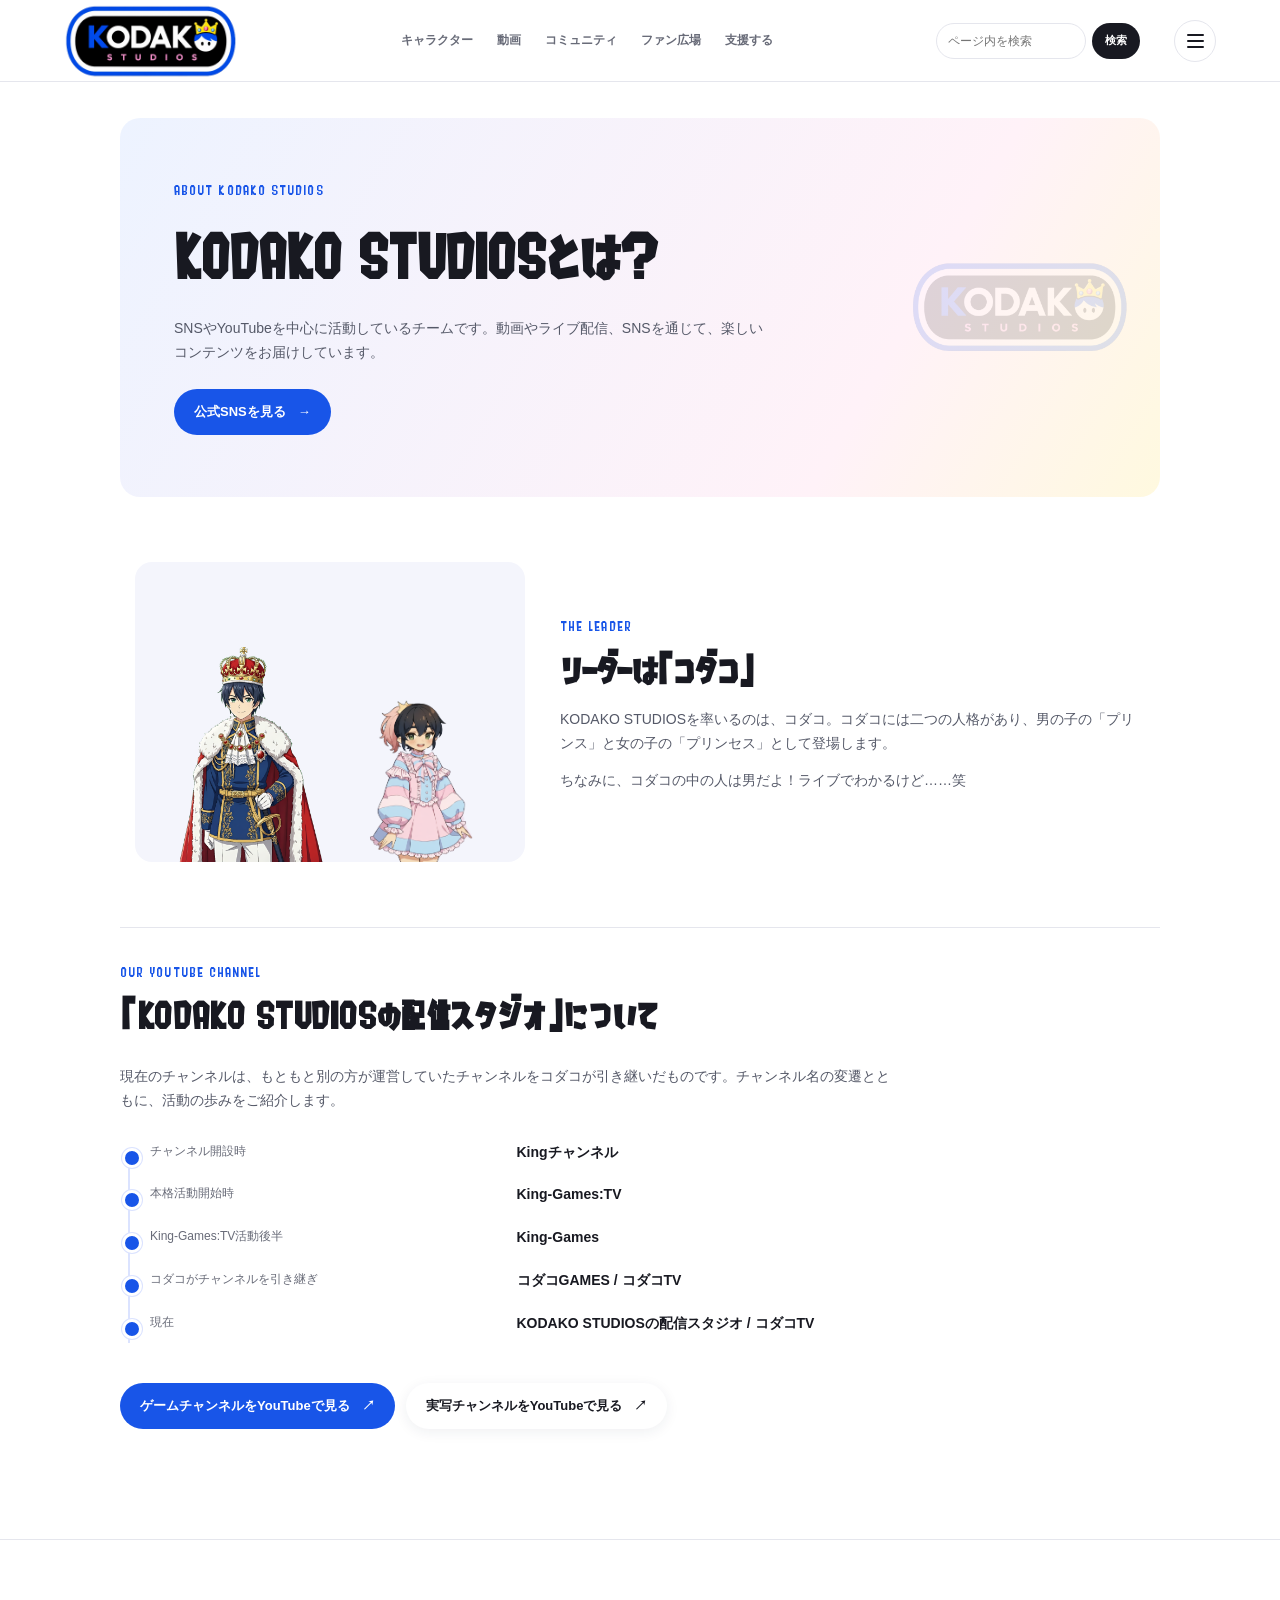
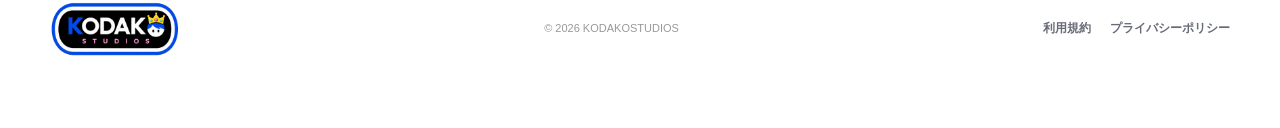
==== about.html @ 911d0e42 "Add files via upload" ====
<!doctype html>
<html lang="ja">
<head>
  <meta charset="utf-8">
  <meta name="viewport" content="width=device-width, initial-scale=1">
  <meta name="description" content="KODAKO STUDIOSとリーダーのコダコ、YouTubeチャンネルの歩みをご紹介します。">
  <title>KODAKO STUDIOSとは？ | KODAKOSTUDIOS</title>
  <link rel="stylesheet" href="styles.css">
</head>
<body class="about-page" id="top">
  <header class="topbar">
    <a class="brand" href="index.html" aria-label="KODAKOSTUDIOS ホーム"><img src="assets/logo.png" alt="KODAKO STUDIOS"></a>
    <nav class="top-nav" aria-label="メインメニュー">
      <a href="index.html#characters">キャラクター</a>
      <a href="index.html#videos">動画</a>
      <a href="index.html#community">コミュニティ</a>
      <a href="fan-community.html">ファン広場</a>
      <a href="index.html#support">支援する</a>
    </nav>
    <form class="site-search" role="search">
      <label class="visually-hidden" for="page-search">このページを検索</label>
      <input id="page-search" type="search" placeholder="ページ内を検索" autocomplete="off">
      <button type="submit" aria-label="検索">検索</button>
      <span class="visually-hidden search-status" role="status" aria-live="polite"></span>
    </form>
    <button class="menu-toggle" type="button" aria-label="メニューを開く" aria-expanded="false" aria-controls="site-menu">
      <span></span><span></span><span></span>
    </button>
    <nav class="menu-panel" id="site-menu" aria-label="サイトメニュー" hidden>
      <a href="about.html">KODAKO STUDIOSとは？</a>
      <a href="index.html#characters">キャラクター</a>
      <a href="index.html#videos">YouTube動画</a>
      <a href="index.html#community">公式SNS・Discord</a>
      <a href="index.html#support">活動支援</a>
      <a href="settings.html">プロフィール・設定</a>
      <a href="https://x.com/KodakoStudios" target="_blank" rel="noopener noreferrer">X <span>↗</span></a>
      <a href="https://www.instagram.com/kodako_studios/" target="_blank" rel="noopener noreferrer">Instagram <span>↗</span></a>
      <a href="https://www.tiktok.com/@kodakoofficial" target="_blank" rel="noopener noreferrer">TikTok <span>↗</span></a>
      <a href="https://www.threads.com/@kodakoofficial" target="_blank" rel="noopener noreferrer">Threads <span>↗</span></a>
      <a href="https://www.facebook.com/profile.php?id=61554117201107" target="_blank" rel="noopener noreferrer">Facebook <span>↗</span></a>
      <a href="https://discord.gg/fH2w4ce4Pd" target="_blank" rel="noopener noreferrer">Discord <span>↗</span></a>
      <a href="https://www.amazon.jp/hz/wishlist/ls/L363S1KFPWRE?ref_=wl_share" target="_blank" rel="noopener noreferrer">Amazon支援リスト <span>↗</span></a>
      <a href="https://suzuri.jp/KodakoOfficial" target="_blank" rel="noopener noreferrer">公式ショップ（SUZURI）<span>↗</span></a>
      <a href="terms.html">利用規約</a>
      <a href="privacy.html">プライバシーポリシー</a>
    </nav>
  </header>
  <main class="about-main searchable-content">
    <section class="about-hero">
      <p class="eyebrow">ABOUT KODAKO STUDIOS</p>
      <h1>KODAKO STUDIOSとは？</h1>
      <p>SNSやYouTubeを中心に活動しているチームです。動画やライブ配信、SNSを通じて、楽しいコンテンツをお届けしています。</p>
      <a class="button button-primary" href="index.html#community">公式SNSを見る <span aria-hidden="true">→</span></a>
      <img class="about-logo" src="assets/logo.png" alt="KODAKO STUDIOS">
    </section>
    <section class="about-leader">
      <div class="about-character">
        <button class="character-zoom about-character-zoom" type="button" data-image="assets/prince-kodako.png" data-caption="PrinceKodako" aria-label="PrinceKodakoの画像を拡大"><img src="assets/prince-kodako.png" alt="PrinceKodakoの公式キャラクターアート"></button>
        <button class="character-zoom about-character-zoom" type="button" data-image="assets/kodako-princess.png" data-caption="Kodako_Princess" aria-label="Kodako_Princessの画像を拡大"><img src="assets/kodako-princess.png" alt="Kodako_Princessの公式キャラクターアート"></button>
      </div>
      <div class="about-copy">
        <p class="eyebrow">THE LEADER</p>
        <h2>リーダーは「コダコ」</h2>
        <p>KODAKO STUDIOSを率いるのは、コダコ。コダコには二つの人格があり、男の子の「プリンス」と女の子の「プリンセス」として登場します。</p>
        <p>ちなみに、コダコの中の人は男だよ！ライブでわかるけど……笑</p>
      </div>
    </section>
    <section class="channel-story">
      <div class="section-heading">
        <div><p class="eyebrow">OUR YOUTUBE CHANNEL</p><h2>「KODAKO STUDIOSの配信スタジオ」について</h2></div>
      </div>
      <p class="story-intro">現在のチャンネルは、もともと別の方が運営していたチャンネルをコダコが引き継いだものです。チャンネル名の変遷とともに、活動の歩みをご紹介します。</p>
      <ol class="channel-timeline">
        <li><span>チャンネル開設時</span><strong>Kingチャンネル</strong></li>
        <li><span>本格活動開始時</span><strong>King-Games:TV</strong></li>
        <li><span>King-Games:TV活動後半</span><strong>King-Games</strong></li>
        <li><span>コダコがチャンネルを引き継ぎ</span><strong>コダコGAMES / コダコTV</strong></li>
        <li><span>現在</span><strong>KODAKO STUDIOSの配信スタジオ / コダコTV</strong></li>
      </ol>
      <div class="channel-links">
        <a class="button button-primary" href="https://youtube.com/KodakoOfficial" target="_blank" rel="noopener noreferrer">ゲームチャンネルをYouTubeで見る <span aria-hidden="true">↗</span></a>
        <a class="button button-light" href="https://youtube.com/KodakoTV" target="_blank" rel="noopener noreferrer">実写チャンネルをYouTubeで見る <span aria-hidden="true">↗</span></a>
      </div>
    </section>
  </main>
  <footer class="footer">
    <a class="footer-brand" href="index.html"><img src="assets/logo.png" alt="KODAKO STUDIOS"></a>
    <span>© <span id="year"></span> KODAKOSTUDIOS</span>
    <span class="footer-links"><a href="terms.html">利用規約</a><a href="privacy.html">プライバシーポリシー</a></span>
  </footer>
  <a class="top-button" href="#top" aria-label="ページの先頭へ戻る">TOP <span aria-hidden="true">↑</span></a>
  <dialog class="character-lightbox" aria-label="キャラクター画像の拡大表示">
    <button type="button" class="lightbox-close" aria-label="拡大表示を閉じる">×</button>
    <img alt="">
    <p></p>
  </dialog>
  <script src="script.js"></script>
</body>
</html>
---- styles.css ----
@font-face{font-family:KodakoDisplay;src:url("assets/splatfont2.ttf") format("truetype");font-display:swap}
:root{--ink:#181921;--muted:#686b78;--line:#e5e6ed;--paper:#fff;--blue:#1855e8;--pink:#ed70b8;--yellow:#f6d84a;--aqua:#8ce6e1;--display:"KodakoDisplay","Arial Rounded MT Bold",sans-serif}
*{box-sizing:border-box}
html{scroll-behavior:smooth;scroll-padding-top:90px}
body{margin:0;background:var(--paper);color:var(--ink);font-family:Arial,"Noto Sans JP",sans-serif;line-height:1.7}
a{color:inherit}
.topbar{height:82px;padding:0 clamp(20px,5vw,76px);display:flex;align-items:center;gap:34px;border-bottom:1px solid var(--line);background:rgba(255,255,255,.96);position:static;z-index:10}
.brand{display:flex;align-items:center;flex:none;text-decoration:none}
.brand img{display:block;width:174px;height:auto}
.topbar>.site-search{margin-left:auto}
.topbar>.support-button{padding:10px 15px;border-radius:22px;background:var(--ink);color:#fff;font-size:11px;font-weight:bold;text-decoration:none;white-space:nowrap}
.top-nav{display:flex;align-items:center;gap:24px;margin-left:auto}
.top-nav a,.footer a{color:var(--muted);font-size:12px;font-weight:700;text-decoration:none}
.top-nav a:hover,.footer a:hover{color:var(--blue)}
.site-search{display:flex;align-items:center;gap:6px}
.site-search input{width:150px;height:36px;padding:0 11px;border:1px solid var(--line);border-radius:20px;background:#fff;color:var(--ink);font:inherit;font-size:12px}
.site-search input:focus{outline:2px solid var(--blue);outline-offset:1px}
.site-search button{height:36px;padding:0 13px;border:0;border-radius:20px;background:var(--ink);color:#fff;font:inherit;font-size:11px;font-weight:bold;cursor:pointer}
.site-search button:hover{background:var(--blue)}
.visually-hidden{position:absolute;width:1px;height:1px;padding:0;margin:-1px;overflow:hidden;clip:rect(0,0,0,0);white-space:nowrap;border:0}
.home-page main>section[hidden]{display:none}
.hero{position:relative;display:grid;grid-template-columns:minmax(340px,.83fr) minmax(0,1.17fr);align-items:center;min-height:570px;overflow:hidden;padding:54px max(6vw,calc((100vw - 1240px)/2));background:radial-gradient(circle at 72% 25%,#fff5b9 0 13%,transparent 13.2%),linear-gradient(115deg,#edf3ff 0%,#fff6fb 56%,#fff9d9 100%)}
.hero-copy{position:relative;z-index:2;max-width:530px}
.eyebrow{margin:0 0 11px;color:var(--blue);font-family:var(--display);font-size:12px;letter-spacing:.09em}
.hero h1,.section-heading h2,.community-heading h2,.recent-heading h2,.recommend-copy h2{font-family:var(--display),Arial,sans-serif;letter-spacing:.02em}
.hero h1{margin:0;font-size:clamp(39px,5vw,66px);line-height:1.28}
.hero h1 span{color:var(--blue);text-shadow:2px 2px 0 #fff,4px 4px 0 rgba(24,85,232,.11)}
.hero-copy>p:not(.eyebrow){max-width:420px;color:#555968;font-size:14px}
.hero-actions{display:flex;flex-wrap:wrap;gap:12px;margin-top:26px}
.button{display:inline-flex;align-items:center;justify-content:center;gap:12px;min-height:46px;padding:0 20px;border:0;border-radius:28px;font:inherit;font-size:13px;font-weight:800;text-decoration:none;cursor:pointer;transition:transform .18s,box-shadow .18s}
.button:hover:not(:disabled){transform:translateY(-2px);box-shadow:0 7px 16px #18192120}
.button-primary{background:var(--blue);color:#fff}
.button-light{background:#fff;color:var(--ink);box-shadow:0 3px 14px #20284812}
.hero-stamp{position:absolute;left:300px;bottom:-15px;display:grid;place-content:center;width:104px;height:104px;border:4px solid #fff;border-radius:50%;background:var(--pink);color:#fff;text-align:center;font-family:var(--display);font-size:17px;line-height:1.15;transform:rotate(-12deg);box-shadow:0 5px 12px #151b3720}
.hero-stamp b{font-family:Arial,sans-serif;font-size:11px}
.character-stage{position:relative;z-index:1;display:flex;align-items:flex-end;justify-content:center;gap:0;align-self:stretch;min-width:0;padding-top:28px}
.character-card{position:relative;display:flex;align-items:flex-end;justify-content:center;width:34%;height:100%;min-height:390px}
.character-card img{display:block;width:145%;height:100%;max-height:450px;object-fit:contain;object-position:center bottom;filter:drop-shadow(0 10px 8px #27325520)}
.character-card span{position:absolute;bottom:3px;left:50%;z-index:2;white-space:nowrap;padding:4px 12px;border:2px solid #fff;border-radius:20px;background:#fff;color:var(--ink);font-family:var(--display);font-size:12px;box-shadow:0 2px 8px #191d2b18;transform:translateX(-50%) rotate(-2deg)}
.character-prince{z-index:1}.character-prince img{max-height:385px}
.character-princess{z-index:2;margin-left:-5%;margin-right:-5%}
.character-princess img{max-height:440px}
.character-kodako{z-index:1}
.hero-decoration{position:absolute;color:var(--blue);font-size:38px}
.hero-decoration-one{top:55px;right:7%}.hero-decoration-two{top:145px;left:49%;color:var(--pink);font-size:28px}
.section-wrap{width:min(1180px,calc(100% - 48px));margin:0 auto}
.character-intro{padding-top:76px;padding-bottom:75px}
.section-heading{display:flex;align-items:flex-end;justify-content:space-between;gap:18px;margin-bottom:26px}
.section-heading h2,.community-heading h2,.recent-heading h2,.recommend-copy h2{margin:0;font-size:clamp(24px,3vw,34px);line-height:1.25}
.section-heading>p{margin:0;color:var(--muted);font-size:12px}
.character-grid{display:grid;grid-template-columns:repeat(3,minmax(0,1fr));gap:18px}
.character-tile{position:relative;display:flex;align-items:flex-end;justify-content:center;height:270px;overflow:hidden;border-radius:16px}
.character-tile:after{position:absolute;inset:45% 0 0;content:"";background:linear-gradient(transparent,#16192790)}
.character-tile img{position:absolute;inset:0;width:100%;height:100%;object-fit:contain;object-position:center bottom;transition:transform .35s}
.character-tile:hover img{transform:scale(1.04)}
.character-tile>div{position:relative;z-index:1;width:100%;padding:17px 20px;color:white}
.character-tile small{font-family:var(--display);font-size:10px;letter-spacing:.12em}
.character-tile h3{margin:1px 0 0;font-family:var(--display);font-size:22px}
.tile-prince{background:#e8edff}.tile-princess{background:#fff0f6}.tile-kodako{background:#e5f7f5}
.videos-section{padding:30px 0 82px}
.api-badge{display:inline-flex;align-items:center;gap:7px;padding:7px 11px;border-radius:20px;background:#f4f5f8;color:var(--muted);font-size:11px;font-weight:bold;white-space:nowrap}
.api-badge i{width:7px;height:7px;border-radius:50%;background:#f2ae38}
.video-grid{display:grid;grid-template-columns:repeat(3,minmax(0,1fr));gap:18px}
.video-card{overflow:hidden;border:1px solid var(--line);border-radius:13px;background:#fff}
.video-art{position:relative;display:grid;place-items:center;aspect-ratio:16/9;overflow:hidden}
.video-art:before,.video-art:after{position:absolute;content:"";border:2px solid #ffffff72;border-radius:50%}
.video-art:before{width:145px;height:145px;right:-30px;top:-56px}
.video-art:after{width:82px;height:82px;left:-19px;bottom:-35px}
.video-art-watch{background:linear-gradient(135deg,#275be7,#6ba2ff)}
.video-art-live{background:linear-gradient(135deg,#ec73b6,#ffb18e)}
.video-art-shorts{background:linear-gradient(135deg,#252736,#6059bd)}
.play-icon{display:grid;place-items:center;width:55px;height:55px;padding-left:4px;border-radius:50%;background:#ffffffeb;color:var(--blue);font-size:18px;box-shadow:0 5px 16px #1113}
.video-art-live .play-icon{color:#e64d8a}.video-art-shorts .play-icon{color:#4540a3}
.video-label{position:absolute;left:13px;top:13px;padding:4px 9px;border-radius:20px;background:#fff;color:var(--ink);font-size:10px;font-weight:bold}
.video-card-copy{padding:14px 16px 16px}
.video-card-copy h3{margin:0;font-size:14px}
.video-card-copy p{margin:3px 0 0;color:var(--muted);font-size:11px}
.section-note{margin:14px 0 0;color:var(--muted);font-size:11px}
.community-section{display:grid;grid-template-columns:minmax(0,1.55fr) minmax(290px,.8fr);gap:34px;align-items:start;padding:36px 0 82px;border-top:1px solid var(--line)}
.community-heading{display:flex;align-items:center;gap:23px;margin-bottom:21px}
.community-heading>img{width:190px;flex:none;border-radius:9px;background:#101010}
.community-heading .eyebrow{margin-bottom:5px}
.community-heading p:not(.eyebrow){margin:6px 0 0;color:var(--muted);font-size:12px}
.social-grid{display:grid;grid-template-columns:repeat(2,minmax(0,1fr));gap:10px}
.social-card{display:flex;align-items:center;gap:12px;min-width:0;padding:13px 14px;border:1px solid var(--line);border-radius:10px;background:#fff;text-decoration:none;transition:transform .18s,border-color .18s}
.social-card:hover,.support-card:hover{transform:translateY(-2px);border-color:#a8b9fa}
.social-symbol{display:grid;place-items:center;flex:none;width:36px;height:36px;border-radius:50%;background:#f0f2f8;color:var(--ink);font-size:17px;font-weight:bold}
.social-card>span:nth-child(2),.support-card>span:nth-child(2){display:flex;flex:1;min-width:0;flex-direction:column}
.social-card b,.support-card b{font-size:12px}
.social-card small,.support-card small{overflow:hidden;color:var(--muted);font-size:10px;text-overflow:ellipsis;white-space:nowrap}
.social-card i,.support-card i{color:var(--muted);font-style:normal}
.social-x .social-symbol{background:#17191e;color:#fff}.social-instagram .social-symbol{background:#fff0f6;color:#d34c97}.social-tiktok .social-symbol{background:#e9faff;color:#111}.social-threads .social-symbol{background:#f0f0f0}.social-facebook .social-symbol{background:#e9f0ff;color:#2864ce}.social-discord .social-symbol{background:#ecebff;color:#5952cd}
.recent-posts{padding:20px 19px;border-radius:14px;background:#f6f7fb}
.recent-heading{display:flex;align-items:center;justify-content:space-between;margin-bottom:12px}
.recent-heading .eyebrow{margin:0 0 3px;font-size:10px}
.recent-heading h2{font-size:22px}
.recent-heading>a{display:grid;place-items:center;width:34px;height:34px;border-radius:50%;background:#fff;color:var(--blue);text-decoration:none}
.post-placeholder-list{display:grid}
.post-placeholder{display:flex;align-items:flex-start;gap:10px;padding:11px 0;border-bottom:1px solid #e5e7ee}
.post-placeholder>span{display:grid;place-items:center;flex:none;width:24px;height:24px;border-radius:50%;background:#fff;color:var(--blue);font-family:var(--display);font-size:10px}
.post-placeholder p{margin:1px 0 0;color:#626675;font-size:11px;line-height:1.5}
.text-link{display:inline-block;margin-top:13px;color:var(--blue);font-size:11px;font-weight:bold;text-decoration:none}
.text-link span{margin-left:7px}
.recommend-section{display:flex;align-items:center;justify-content:space-between;gap:30px;margin-bottom:80px;padding:29px 32px;border:1px solid #dce5ff;border-radius:15px;background:linear-gradient(115deg,#f2f6ff,#fcf5fb)}
.recommend-copy{max-width:700px}
.recommend-copy .eyebrow{margin-bottom:5px}
.recommend-copy h2{font-size:24px}
.recommend-copy>p:last-child{margin:7px 0 0;color:#5f6372;font-size:12px}
.recommend-action{display:flex;flex:none;flex-direction:column;align-items:center;gap:7px}
.button-google{background:#fff;color:#333;border:1px solid #dadce0}
.button-google:disabled{cursor:not-allowed;opacity:.66}
.google-g{font-family:Arial,sans-serif;font-size:18px;font-weight:bold;color:#4285f4}
.recommend-action small{color:var(--muted);font-size:10px}
.support-section{padding:45px 0 80px}
.support-section .section-heading{margin-bottom:20px}
.support-grid{display:grid;grid-template-columns:repeat(2,minmax(0,1fr));gap:13px}
.support-card{display:flex;align-items:center;gap:13px;padding:17px 18px;border:1px solid var(--line);border-radius:11px;background:#fff;text-decoration:none;transition:transform .18s,border-color .18s}
.support-icon{display:grid;place-items:center;flex:none;width:39px;height:39px;border-radius:11px;background:#fff1dc;color:#bd7411;font-family:var(--display);font-size:20px}
.suzuri-card .support-icon{background:#edeeff;color:#5754bd}
.footer{display:flex;align-items:center;justify-content:space-between;gap:20px;padding:24px max(24px,calc((100vw - 1180px)/2)) 34px;border-top:1px solid var(--line);color:#999;font-size:11px}
.footer-brand img{display:block;width:130px;height:auto}
.footer-links{display:flex;gap:19px}

.legal-page{max-width:800px;margin:0 auto;padding:80px 32px 110px}
.legal-page h1{font-family:var(--display),Arial,sans-serif;font-size:42px;font-weight:400;letter-spacing:.02em;margin:0 0 14px}
.legal-lead{color:var(--muted);margin-bottom:50px}
.legal-content{border-top:1px solid var(--line)}
.legal-content h2{font-size:17px;margin:34px 0 8px}
.legal-content p,.legal-content ul{color:#555;font-size:14px;margin-top:0}
.legal-content li+li{margin-top:8px}
.legal-content a{color:var(--blue)}
.legal-date{border-top:1px solid var(--line);margin-top:50px!important;padding-top:20px;color:#999!important;font-size:12px!important}

@media(max-width:1000px){
  .topbar{gap:20px}.top-nav{gap:15px}.top-nav a{font-size:11px}.brand img{width:148px}
  .hero{grid-template-columns:minmax(290px,.8fr) minmax(0,1.2fr);padding-right:4vw;padding-left:5vw}
  .hero-stamp{left:230px}.character-card{min-height:340px}
  .community-section{grid-template-columns:minmax(0,1.25fr) minmax(270px,.8fr);gap:20px}
  .community-heading>img{width:155px}
}
@media(max-width:760px){
  .topbar{height:72px;padding:0 18px;gap:12px}.top-nav{display:none}.brand img{width:145px}.site-search{margin-left:auto}
  .hero{grid-template-columns:1fr;min-height:auto;padding:55px 24px 0;text-align:center}
  .hero-copy{margin:0 auto}.hero-copy>p:not(.eyebrow){margin-right:auto;margin-left:auto}
  .hero-actions{justify-content:center}.hero-stamp{left:calc(50% + 120px);bottom:-35px;width:82px;height:82px;font-size:14px}
  .character-stage{width:min(590px,100%);height:350px;min-height:0;margin:5px auto 0;padding-top:0}
  .character-card{min-height:0}.character-card img{max-height:340px}.character-prince img{max-height:300px}.character-princess img{max-height:340px}
  .hero-decoration-two{top:auto;bottom:160px;left:10%}
  .section-wrap{width:min(100% - 36px,600px)}
  .character-intro{padding-top:55px;padding-bottom:50px}
  .character-tile{height:220px}
  .video-grid{gap:10px}.video-card-copy{padding:12px}.video-card-copy p{font-size:10px}
  .community-section{grid-template-columns:1fr;padding-top:28px}
  .community-heading>img{width:165px}
  .recommend-section{align-items:flex-start;flex-direction:column;gap:18px;margin-bottom:55px;padding:23px}
  .recommend-action{align-items:flex-start}
  .support-section{padding-bottom:55px}
  .footer{flex-wrap:wrap;padding:22px 20px 30px}
}
@media(max-width:520px){
  .topbar{height:66px;padding:0 11px;gap:6px}.brand img{width:115px}
  .topbar>.support-button{display:none}
  .site-search{gap:4px}.site-search input{width:clamp(78px,27vw,125px);height:33px;padding:0 9px;font-size:10px}.site-search button{height:33px;padding:0 9px;font-size:10px}
  .hero{padding:45px 18px 0}.hero h1{font-size:38px}.hero-copy>p:not(.eyebrow){font-size:12px}.button{min-height:42px;padding:0 15px;font-size:11px}
  .character-stage{height:260px}.character-card img{max-height:260px}.character-prince img{max-height:230px}.character-princess img{max-height:260px}
  .character-card span{bottom:0;padding:3px 8px;font-size:9px}
  .hero-stamp{left:auto;right:8px;bottom:-27px;width:69px;height:69px;font-size:12px}
  .section-wrap{width:calc(100% - 34px)}
  .section-heading{align-items:flex-start;flex-direction:column;gap:8px;margin-bottom:19px}
  .section-heading h2{font-size:26px}
  .character-grid{gap:8px}.character-tile{height:165px;border-radius:11px}.character-tile>div{padding:10px 8px}.character-tile small{font-size:8px}.character-tile h3{font-size:14px}
  .videos-section{padding:15px 0 55px}.video-grid{grid-template-columns:1fr;gap:12px}.video-card{display:grid;grid-template-columns:42% 1fr;align-items:center}.video-art{height:100%;aspect-ratio:auto;min-height:105px}.video-art:before{width:80px;height:80px}.play-icon{width:42px;height:42px;font-size:14px}.video-label{left:7px;top:7px;font-size:8px}.video-card-copy{padding:12px}.video-card-copy h3{font-size:12px}
  .community-section{gap:19px;padding-bottom:55px}
  .community-heading{align-items:flex-start;flex-direction:column;gap:12px}.community-heading>img{width:min(230px,75%)}
  .community-heading h2{font-size:26px}
  .social-grid{gap:8px}.social-card{gap:8px;padding:10px 8px}.social-symbol{width:30px;height:30px;font-size:14px}.social-card b{font-size:11px}.social-card small{font-size:9px}
  .recent-posts{padding:16px}
  .recommend-copy h2{font-size:22px}.recommend-copy>p:last-child{font-size:11px}
  .support-section{padding-top:27px}.support-grid{grid-template-columns:1fr}
  .footer{align-items:flex-start;flex-direction:column;gap:10px}.footer-brand img{width:115px}.footer-links{gap:14px}
  .legal-page{padding:55px 20px 75px}.legal-page h1{font-size:34px}.legal-lead{margin-bottom:36px}.legal-content h2{font-size:16px}
}

.topbar{position:static}
.menu-toggle{display:grid;place-content:center;gap:4px;flex:none;width:42px;height:42px;padding:0;border:1px solid var(--line);border-radius:50%;background:#fff;cursor:pointer}
.menu-toggle span{display:block;width:17px;height:2px;border-radius:2px;background:var(--ink);transition:transform .18s,opacity .18s}
.menu-toggle[aria-expanded="true"] span:first-child{transform:translateY(6px) rotate(45deg)}
.menu-toggle[aria-expanded="true"] span:nth-child(2){opacity:0}
.menu-toggle[aria-expanded="true"] span:last-child{transform:translateY(-6px) rotate(-45deg)}
.menu-panel{position:absolute;top:calc(100% + 8px);right:clamp(12px,5vw,76px);display:grid;grid-template-columns:1fr 1fr;gap:2px;width:min(440px,calc(100vw - 24px));max-height:calc(100vh - 105px);overflow:auto;padding:12px;border:1px solid var(--line);border-radius:14px;background:#fff;box-shadow:0 15px 40px #15192724}
.menu-panel[hidden]{display:none}
.menu-panel a{display:flex;align-items:center;justify-content:space-between;min-height:39px;padding:8px 10px;border-radius:8px;color:var(--ink);font-size:12px;font-weight:700;text-decoration:none}
.menu-panel a:hover{background:#f2f5ff;color:var(--blue)}
.menu-panel a span{margin-left:5px;color:var(--muted)}
.support-section{scroll-margin-top:95px}
.donation-panel{display:grid;grid-template-columns:minmax(0,1.35fr) minmax(250px,.8fr);gap:18px;margin:0 0 20px}
.donation-options,.subscription-card{padding:22px;border:1px solid var(--line);border-radius:14px;background:#f9faff}
.donation-options h3,.subscription-card h3{margin:0 0 12px;font-family:var(--display);font-size:18px}
.choice-group{display:flex;flex-wrap:wrap;gap:9px;margin:0 0 18px;padding:0;border:0}
.choice-card{position:relative;cursor:pointer}
.choice-card input{position:absolute;width:1px;height:1px;opacity:0}
.choice-card span{display:grid;place-items:center;min-width:95px;min-height:42px;padding:8px 13px;border:1px solid #dfe2ec;border-radius:9px;background:#fff;color:var(--ink);font-size:12px;font-weight:700}
.choice-card input:checked+span{border-color:var(--blue);background:#eff3ff;color:var(--blue);box-shadow:inset 0 0 0 1px var(--blue)}
.choice-card input:focus-visible+span{outline:2px solid var(--blue);outline-offset:2px}
.payment-choices .choice-card span{min-width:145px}
.payment-pending:disabled,.button-subscribe:disabled{cursor:not-allowed;opacity:.55}
.payment-note{margin:10px 0 0;color:var(--muted);font-size:11px}
.subscription-card{background:linear-gradient(145deg,#fff5fb,#fffbea)}
.subscription-label{display:block;margin-bottom:8px;color:#c14b91;font-family:var(--display);font-size:10px;letter-spacing:.1em}
.subscription-card h3{margin-bottom:2px}
.subscription-price{margin:0;color:var(--blue);font-family:var(--display);font-size:35px;line-height:1.3}
.subscription-price span{color:var(--muted);font-family:Arial,sans-serif;font-size:13px}
.subscription-card>p:not(.subscription-price){margin:5px 0 15px;color:#555968;font-size:12px}
.button-subscribe{background:#ed70b8;color:#fff}
.subscription-card small{display:block;margin-top:9px;color:var(--muted);font-size:10px}
.about-main{width:min(1040px,calc(100% - 48px));margin:0 auto}
.about-main>section{margin-bottom:35px}
.about-hero{position:relative;overflow:hidden;margin-top:36px!important;padding:62px 54px;border-radius:20px;background:linear-gradient(120deg,#edf3ff,#fff2f8 72%,#fff9df)}
.about-hero .eyebrow{position:relative;z-index:1}
.about-hero h1{position:relative;z-index:1;margin:0 0 14px;font-family:var(--display);font-size:clamp(34px,5vw,54px)}
.about-hero>p:not(.eyebrow){position:relative;z-index:1;max-width:600px;color:#555968;font-size:14px}
.about-hero .button{position:relative;z-index:1;margin-top:10px}
.about-logo{position:absolute;right:30px;top:50%;width:220px;transform:translateY(-50%);opacity:.13}
.about-leader{display:grid;grid-template-columns:minmax(240px,.8fr) minmax(0,1.2fr);align-items:center;gap:35px;padding:30px 15px}
.about-character{display:flex;align-items:flex-end;justify-content:center;height:300px;overflow:hidden;border-radius:17px;background:#f4f5fc}
.about-character img{width:58%;height:100%;object-fit:contain;object-position:center bottom}
.about-character img+img{margin-left:-10%}
.about-copy h2,.channel-story h2{margin:0 0 12px;font-family:var(--display);font-size:clamp(24px,3vw,34px);line-height:1.35}
.about-copy>p:not(.eyebrow),.story-intro{color:#555968;font-size:14px}
.channel-story{padding:34px 0 75px;border-top:1px solid var(--line)}
.channel-story .section-heading{margin-bottom:12px}
.channel-story h2{max-width:720px}
.story-intro{max-width:780px}
.channel-timeline{position:relative;display:grid;gap:0;margin:28px 0;padding:0;list-style:none}
.channel-timeline:before{position:absolute;top:12px;bottom:12px;left:8px;width:2px;background:#dbe3ff;content:""}
.channel-timeline li{position:relative;display:grid;grid-template-columns:minmax(190px,.7fr) minmax(0,1.3fr);gap:20px;padding:0 0 19px 30px}
.channel-timeline li:before{position:absolute;top:7px;left:2px;width:14px;height:14px;border:3px solid #fff;border-radius:50%;background:var(--blue);content:"";box-shadow:0 0 0 1px #dbe3ff}
.channel-timeline li span{color:var(--muted);font-size:12px}
.channel-timeline li strong{font-size:14px}
.channel-links{display:flex;flex-wrap:wrap;gap:11px;margin-top:24px}
@media(max-width:1000px){.menu-panel{right:clamp(12px,5vw,76px)}.fan-community-layout{grid-template-columns:165px minmax(0,1fr)}.fan-community-aside{display:none}}
@media(max-width:760px){.donation-panel{grid-template-columns:1fr}.about-hero{padding:48px 30px}.about-logo{right:10px;width:165px}.about-leader{grid-template-columns:minmax(200px,.8fr) minmax(0,1.2fr);gap:22px}.fan-community-layout{grid-template-columns:1fr}.fan-sidebar{position:static;order:0}.fan-community-nav{display:flex;overflow:auto}.fan-community-nav a{flex:none}.fan-rules-card{display:none}.fan-feed-column{order:1}}
@media(max-width:520px){
  .menu-toggle{width:37px;height:37px}.menu-panel{right:8px;grid-template-columns:1fr 1fr;gap:0;padding:8px}.menu-panel a{min-height:37px;padding:7px;font-size:10px}
  .donation-options,.subscription-card{padding:17px}.choice-card span{min-width:83px;min-height:40px;padding:7px 10px}.payment-choices .choice-card span{min-width:128px}
  .about-main{width:calc(100% - 32px)}.about-hero{margin-top:18px!important;padding:37px 20px;border-radius:14px}.about-hero h1{max-width:250px;font-size:32px}.about-hero>p:not(.eyebrow){max-width:270px;font-size:12px}.about-logo{right:-25px;top:16px;width:115px;transform:none;opacity:.1}
  .about-leader{grid-template-columns:1fr;gap:20px;padding:14px 0}.about-character{height:240px}.about-character img{width:54%}
  .about-copy h2,.channel-story h2{font-size:25px}.about-copy>p:not(.eyebrow),.story-intro{font-size:12px}
  .channel-story{padding-top:24px}.channel-timeline li{grid-template-columns:1fr;gap:2px;padding-bottom:15px}
  .channel-timeline li strong{font-size:13px}.channel-links{flex-direction:column;align-items:stretch}.channel-links .button{font-size:10px}
  .fan-community-main{width:calc(100% - 28px);padding-top:18px}.fan-community-hero{padding:22px 18px}.fan-community-hero h1{font-size:31px}.fan-community-hero>p:not(.eyebrow){font-size:11px}.fan-community-actions .button{min-height:38px;padding:0 13px;font-size:10px}
  .fan-create-card,.fan-composer-card{padding:14px}.feed-tabs button{padding:7px 10px;font-size:10px}.composer-title h2{font-size:16px}
}

.top-button{position:fixed;right:22px;bottom:22px;z-index:8;display:flex;align-items:center;gap:7px;padding:11px 15px;border:2px solid #fff;border-radius:25px;background:var(--blue);color:#fff;font-family:var(--display);font-size:13px;text-decoration:none;box-shadow:0 4px 16px #17192130;opacity:0;pointer-events:none;transform:translateY(8px);transition:opacity .2s,transform .2s}
.top-button.is-visible{opacity:1;pointer-events:auto;transform:translateY(0)}
.top-button span{font-family:Arial,sans-serif;font-size:16px}
.character-zoom{position:absolute;inset:0;display:block;width:100%;height:100%;padding:0;border:0;background:transparent;cursor:zoom-in}
.character-zoom img{display:block;width:100%;height:100%;object-fit:contain;object-position:center bottom}
.character-tile:after{z-index:2;pointer-events:none}
.character-tile .character-zoom{z-index:1}
.character-tile>div{z-index:3;pointer-events:none}
.hero-character-zoom{position:relative;inset:auto;width:100%;height:100%;z-index:1}
.hero-character-zoom img{width:145%;max-height:450px;filter:drop-shadow(0 10px 8px #27325520)}
.character-prince .hero-character-zoom img{max-height:385px}
.character-princess .hero-character-zoom img{max-height:440px}
.about-character-zoom{position:relative;inset:auto;flex:0 1 58%;width:58%;height:100%}
.about-character-zoom img{width:100%}
.about-character-zoom+.about-character-zoom{margin-left:-10%}
.character-lightbox{position:fixed;inset:0;width:min(92vw,900px);max-width:900px;max-height:92vh;padding:48px 25px 20px;border:0;border-radius:16px;background:#fff;box-shadow:0 20px 80px #0007}
.character-lightbox::backdrop{background:#10121bd9;backdrop-filter:blur(4px)}
.character-lightbox>img{display:block;width:100%;height:min(72vh,760px);object-fit:contain}
.character-lightbox>p{margin:10px 0 0;text-align:center;font-family:var(--display);font-size:16px}
.lightbox-close{position:absolute;top:10px;right:12px;display:grid;place-items:center;width:36px;height:36px;border:0;border-radius:50%;background:#f0f2f7;color:var(--ink);font-size:26px;cursor:pointer}
.ad-slot{display:flex;align-items:center;justify-content:center;gap:14px;min-height:86px;margin-bottom:45px;padding:14px 20px;border:1px solid #eff0f4;border-radius:12px;background:#fafbfc;color:#8a8d98}
.ad-slot>span{padding:2px 6px;border:1px solid #d9dbe2;border-radius:4px;font-size:9px;letter-spacing:.1em}
.ad-slot p{margin:0;font-size:12px}
.ad-slot small{font-size:10px}
.fan-content-section{padding:15px 0 72px}
.fan-content-grid{display:grid;grid-template-columns:repeat(2,minmax(0,1fr));gap:16px}
.fan-form{display:flex;flex-direction:column;align-items:stretch;gap:9px;padding:21px;border:1px solid var(--line);border-radius:14px;background:#fff}
.fan-form h3{margin:0;font-family:var(--display);font-size:19px}
.fan-form-note{margin:0 0 3px;color:var(--muted);font-size:11px}
.form-label{display:block;margin-top:4px;color:#454957;font-size:11px;font-weight:700}
.fan-form input[type="text"],.fan-form input[type="file"],.fan-form textarea,.donation-options textarea{width:100%;padding:10px 11px;border:1px solid #dfe2ec;border-radius:8px;background:#fff;color:var(--ink);font:inherit;font-size:12px}
.fan-form input[type="file"]{padding:8px}
.fan-form input:focus,.fan-form textarea:focus,.donation-options textarea:focus{outline:2px solid #a8b9fa;outline-offset:1px}
.fan-form textarea,.donation-options textarea{resize:vertical}
.visibility-options{display:grid;gap:8px;margin:4px 0;padding:12px;border:1px solid var(--line);border-radius:9px}
.visibility-options legend{padding:0 5px}
.visibility-options label{display:flex;align-items:flex-start;gap:8px;color:#4e5260;font-size:11px}
.visibility-options input{margin-top:5px;accent-color:var(--blue)}
.fan-art-preview{position:relative;display:grid;place-items:center;min-height:140px;max-height:280px;overflow:hidden;border-radius:9px;background:#f1f2f6}
.fan-art-preview[hidden]{display:none}
.fan-art-preview img{display:block;max-width:100%;max-height:280px;object-fit:contain}
.preview-remove{position:absolute;top:7px;right:7px;display:grid;place-items:center;width:29px;height:29px;border:0;border-radius:50%;background:#fff;color:var(--ink);font-size:20px;cursor:pointer}
.fan-auth-actions{display:flex;flex-wrap:wrap;gap:8px;margin-top:6px}
.fan-auth-actions .button{min-height:40px;padding:0 12px;font-size:10px}
.fan-form button:disabled{cursor:not-allowed;opacity:.58}
.feature-pending{color:var(--muted);font-size:10px;line-height:1.5}
.fan-comment-form>.button{align-self:flex-start;margin-top:5px}
.donation-comment-label{margin-top:0}
.donation-options textarea{margin-bottom:5px}
.fan-community-main{width:min(1240px,calc(100% - 44px));margin:0 auto;padding:34px 0 75px}
.fan-community-hero{padding:28px 32px;border-radius:16px;background:linear-gradient(115deg,#edf3ff,#fff2f8 72%,#fff8de)}
.fan-community-hero h1{margin:0;font-family:var(--display);font-size:clamp(30px,4vw,42px)}
.fan-community-hero>p:not(.eyebrow){margin:4px 0 12px;color:#555968;font-size:13px}
.fan-community-hero>small{display:block;margin-top:8px;color:var(--muted);font-size:10px}
.fan-community-actions{display:flex;flex-wrap:wrap;gap:9px}
.fan-community-layout{display:grid;grid-template-columns:190px minmax(0,1fr) 235px;gap:20px;align-items:start;margin-top:22px}
.fan-sidebar,.fan-community-aside{position:static}
.fan-community-nav{display:grid;gap:3px;padding:9px;border:1px solid var(--line);border-radius:12px;background:#fff}
.fan-community-nav a{padding:9px 10px;border-radius:8px;color:#555968;font-size:11px;font-weight:700;text-decoration:none}
.fan-community-nav a:hover,.fan-community-nav a.active{background:#eff3ff;color:var(--blue)}
.fan-rules-card,.fan-aside-note{margin-top:12px;padding:14px;border-radius:11px;background:#f6f7fb}
.fan-rules-card b,.fan-aside-note b{font-size:11px}
.fan-rules-card p,.fan-aside-note p{margin:6px 0;color:#666a78;font-size:10px;line-height:1.65}
.fan-rules-card a{color:var(--blue);font-size:10px;font-weight:bold;text-decoration:none}
.fan-feed-column{display:grid;gap:13px;min-width:0}
.fan-create-card,.fan-composer-card{padding:18px;border:1px solid var(--line);border-radius:13px;background:#fff}
.fan-create-heading{display:flex;align-items:center;gap:11px}
.fan-avatar{display:grid;place-items:center;flex:none;width:40px;height:40px;border-radius:50%;background:#edf1ff;color:var(--blue);font-family:var(--display);font-size:18px}
.fan-create-heading>div{display:flex;flex-direction:column}
.fan-create-heading b{font-size:12px}.fan-create-heading small{color:var(--muted);font-size:10px}
.fan-create-actions{display:flex;gap:8px;margin:13px 0 0 50px}
.fan-create-actions a{padding:7px 12px;border:1px solid var(--line);border-radius:20px;color:#505463;font-size:10px;font-weight:bold;text-decoration:none}
.fan-create-actions a:hover{border-color:#b8c7ff;color:var(--blue)}
.feed-tabs{display:flex;gap:5px;padding:4px;border-bottom:1px solid var(--line)}
.feed-tabs button{padding:8px 13px;border:0;border-radius:18px;background:transparent;color:var(--muted);font:inherit;font-size:11px;font-weight:bold;cursor:pointer}
.feed-tabs button.active{background:#eff3ff;color:var(--blue)}
.feed-pending-note{display:flex;align-items:flex-start;gap:10px;padding:14px;border-radius:10px;background:#fafbfe}
.feed-pending-note>span{color:var(--pink)}
.feed-pending-note p{margin:0;color:#686b78;font-size:11px}
.ai-detection-note{border:1px solid #e8defb;background:#fbf8ff}
.ai-detection-note p{line-height:1.7}
.ai-detection-note p b{color:#6841a5}
.ai-use-field{margin-top:11px}
.ai-use-select{width:100%;margin-top:5px;padding:10px 11px;border:1px solid #dfe2ec;border-radius:8px;background:#fff;color:var(--ink);font:inherit;font-size:12px}
.ai-tag-preview{display:inline-flex;margin-top:7px;padding:4px 9px;border-radius:12px;background:#f0e8ff;color:#6841a5;font-size:10px;font-weight:700}
.ai-tag-preview[hidden]{display:none}
.fan-composer-card[hidden]{display:none}
.composer-title{display:flex;align-items:center;gap:11px;margin-bottom:15px}
.composer-icon{display:grid;place-items:center;flex:none;width:39px;height:39px;border-radius:12px;background:#fff0f7;color:#d5549d;font-size:20px}
.comment-icon{background:#eff3ff;color:var(--blue)}
.composer-title h2{margin:0;font-family:var(--display);font-size:18px}
.composer-title p{margin:2px 0 0;color:var(--muted);font-size:10px}
.fan-composer-card>.form-label{margin-top:11px}
.composer-submit-row{display:flex;flex-wrap:wrap;gap:8px;margin-top:8px}
.composer-submit-row .button,.fan-composer-card>button{min-height:40px;padding:0 13px;font-size:10px}
.video-icon{background:#eff3ff;color:var(--blue)}
.video-quality-info{display:grid;grid-template-columns:repeat(2,minmax(0,1fr));gap:9px;margin:4px 0 8px}
.video-quality-info>div{display:flex;flex-direction:column;gap:3px;padding:12px;border:1px solid #dfe4f1;border-radius:9px;background:#f7f8fc}
.video-quality-info b{font-size:11px}.video-quality-info span{color:#454957;font-family:var(--display);font-size:15px}
.video-quality-info small{color:var(--muted);font-size:9px}
.premium-quality{border-color:#f1d6e6!important;background:#fff7fb!important}
.premium-quality span{color:#bf4e91}
.video-upload-preview{position:relative;overflow:hidden;border-radius:10px;background:#17191e}
.video-upload-preview[hidden]{display:none}
.video-upload-preview video{display:block;width:100%;max-height:380px}
.fan-community-aside{display:grid;gap:12px}
.fan-profile-card{padding:16px;border:1px solid var(--line);border-radius:12px;text-align:center}
.fan-profile-card img{display:block;width:100%;border-radius:7px}
.fan-profile-card h2{margin:13px 0 0;font-family:var(--display);font-size:15px}
.fan-profile-card p{margin:1px 0 12px;color:var(--muted);font-size:10px}
.fan-profile-card .button{min-height:36px;padding:0 12px;font-size:10px}
.settings-page .toggle-required strong{flex:none;color:var(--blue);font-size:9px}
.settings-page .toggle-required input:checked+i{background:var(--blue)}
.settings-page .toggle-required i:after{transform:translateX(18px)}
.x-account-row{display:flex;align-items:center;gap:13px;padding:15px;border:1px solid var(--line);border-radius:10px;background:#fbfbfd}
.x-account-icon{display:grid;place-items:center;flex:none;width:42px;height:42px;border-radius:50%;background:#17191e;color:#fff;font-size:20px}
.x-account-copy{display:flex;flex:1;flex-direction:column}
.x-account-copy b{font-size:12px}.x-account-copy small{color:var(--muted);font-size:10px}
.button-dark{background:#17191e;color:#fff}
.settings-main{width:min(820px,calc(100% - 40px));margin:0 auto;padding:55px 0 90px}
.settings-title{margin-bottom:25px}
.settings-title h1{margin:0;font-family:var(--display);font-size:clamp(30px,5vw,44px)}
.settings-title>p:last-child{color:var(--muted);font-size:13px}
.settings-login{display:flex;align-items:center;gap:14px;margin-bottom:18px;padding:18px;border:1px solid #dce5ff;border-radius:12px;background:#f4f7ff}
.settings-login>div{display:flex;flex:1;flex-direction:column}
.settings-login b{font-size:13px}.settings-login small{color:var(--muted);font-size:11px}
.settings-card{margin-bottom:16px;padding:23px;border:1px solid var(--line);border-radius:14px;background:#fff}
.settings-card-heading{display:flex;align-items:center;justify-content:space-between;gap:12px;margin-bottom:18px}
.settings-card-heading .eyebrow{margin-bottom:3px;font-size:10px}
.settings-card-heading h2{margin:0;font-family:var(--display);font-size:23px}
.avatar-setting{display:grid;grid-template-columns:68px auto 1fr;align-items:center;gap:12px;margin-bottom:16px}
.avatar-preview{display:grid;place-items:center;width:64px;height:64px;overflow:hidden;border-radius:50%;background:#e9edff;color:var(--blue);font-family:var(--display);font-size:25px}
.avatar-preview img{width:100%;height:100%;object-fit:cover}
.avatar-upload{min-height:37px;padding:0 13px;font-size:11px}
.avatar-setting>small{color:var(--muted);font-size:10px}
.settings-field{display:grid;gap:6px;margin-bottom:14px}
.settings-field>span{font-size:11px;font-weight:bold}
.settings-field input,.settings-field textarea{width:100%;padding:11px 12px;border:1px solid #dfe2ec;border-radius:8px;font:inherit;font-size:12px}
.settings-field textarea{resize:vertical}
.settings-card>button:disabled,.settings-card button:disabled{cursor:not-allowed;opacity:.55}
.toggle-setting{display:flex;align-items:center;justify-content:space-between;gap:12px;padding:13px 0;border-top:1px solid #eff0f4}
.toggle-setting>span{display:flex;flex-direction:column}
.toggle-setting b{font-size:12px}.toggle-setting small{color:var(--muted);font-size:10px}
.toggle-setting input{position:absolute;width:1px;height:1px;opacity:0}
.toggle-setting i{position:relative;flex:none;width:42px;height:24px;border-radius:16px;background:#dfe2e9;transition:background .18s}
.toggle-setting i:after{position:absolute;top:3px;left:3px;width:18px;height:18px;border-radius:50%;background:#fff;content:"";box-shadow:0 1px 4px #0002;transition:transform .18s}
.toggle-setting input:checked+i{background:var(--blue)}
.toggle-setting input:checked+i:after{transform:translateX(18px)}
.toggle-setting input:focus-visible+i{outline:2px solid var(--blue);outline-offset:2px}
.subscription-settings>p{color:var(--muted);font-size:12px}
.subscription-management{display:flex;align-items:center;justify-content:space-between;gap:16px;margin:14px 0;padding:15px;border-radius:9px;background:#f7f8fb}
.subscription-management>span{display:flex;flex-direction:column}
.subscription-management b{font-size:12px}.subscription-management small{max-width:440px;color:var(--muted);font-size:10px}
.subscription-management .button{flex:none;min-height:39px;padding:0 13px;font-size:10px}
@media(max-width:760px){.fan-content-grid{grid-template-columns:1fr}.ad-slot{flex-wrap:wrap;gap:7px 12px;text-align:center}.ad-slot small{flex-basis:100%}.fan-community-layout{grid-template-columns:minmax(0,1fr)}.fan-sidebar{position:static;order:0}.fan-community-nav{display:flex;overflow:auto}.fan-community-nav a{flex:none}.fan-rules-card{display:none}.fan-feed-column{order:1}.fan-community-aside{display:none}}
@media(max-width:520px){.top-button{right:12px;bottom:14px;padding:9px 12px;font-size:11px}.ad-slot{min-height:74px;margin-bottom:30px;padding:12px}.fan-content-section{padding-bottom:52px}.fan-form{padding:16px}.character-lightbox{padding:44px 13px 16px}.character-lightbox>img{height:70vh}.settings-main{width:calc(100% - 30px);padding:38px 0 65px}.settings-card{padding:16px}.settings-card-heading h2{font-size:20px}.avatar-setting{grid-template-columns:58px auto;gap:9px}.avatar-preview{width:54px;height:54px}.avatar-setting>small{grid-column:2}.subscription-management{align-items:flex-start;flex-direction:column}.fan-community-main{width:calc(100% - 28px);padding-top:18px}.fan-community-hero{padding:22px 18px}.fan-community-hero h1{font-size:31px}.fan-community-hero>p:not(.eyebrow){font-size:11px}.fan-community-actions .button{min-height:38px;padding:0 13px;font-size:10px}.fan-create-card,.fan-composer-card{padding:14px}.feed-tabs button{padding:7px 10px;font-size:10px}.composer-title h2{font-size:16px}.x-account-row{align-items:flex-start;flex-wrap:wrap;padding:12px}.x-account-copy{min-width:calc(100% - 62px)}.x-account-row>.button{margin-left:55px}.video-quality-info{grid-template-columns:1fr}.fan-create-actions{flex-wrap:wrap;margin-left:0}.fan-create-actions a{padding:6px 9px;font-size:9px}}
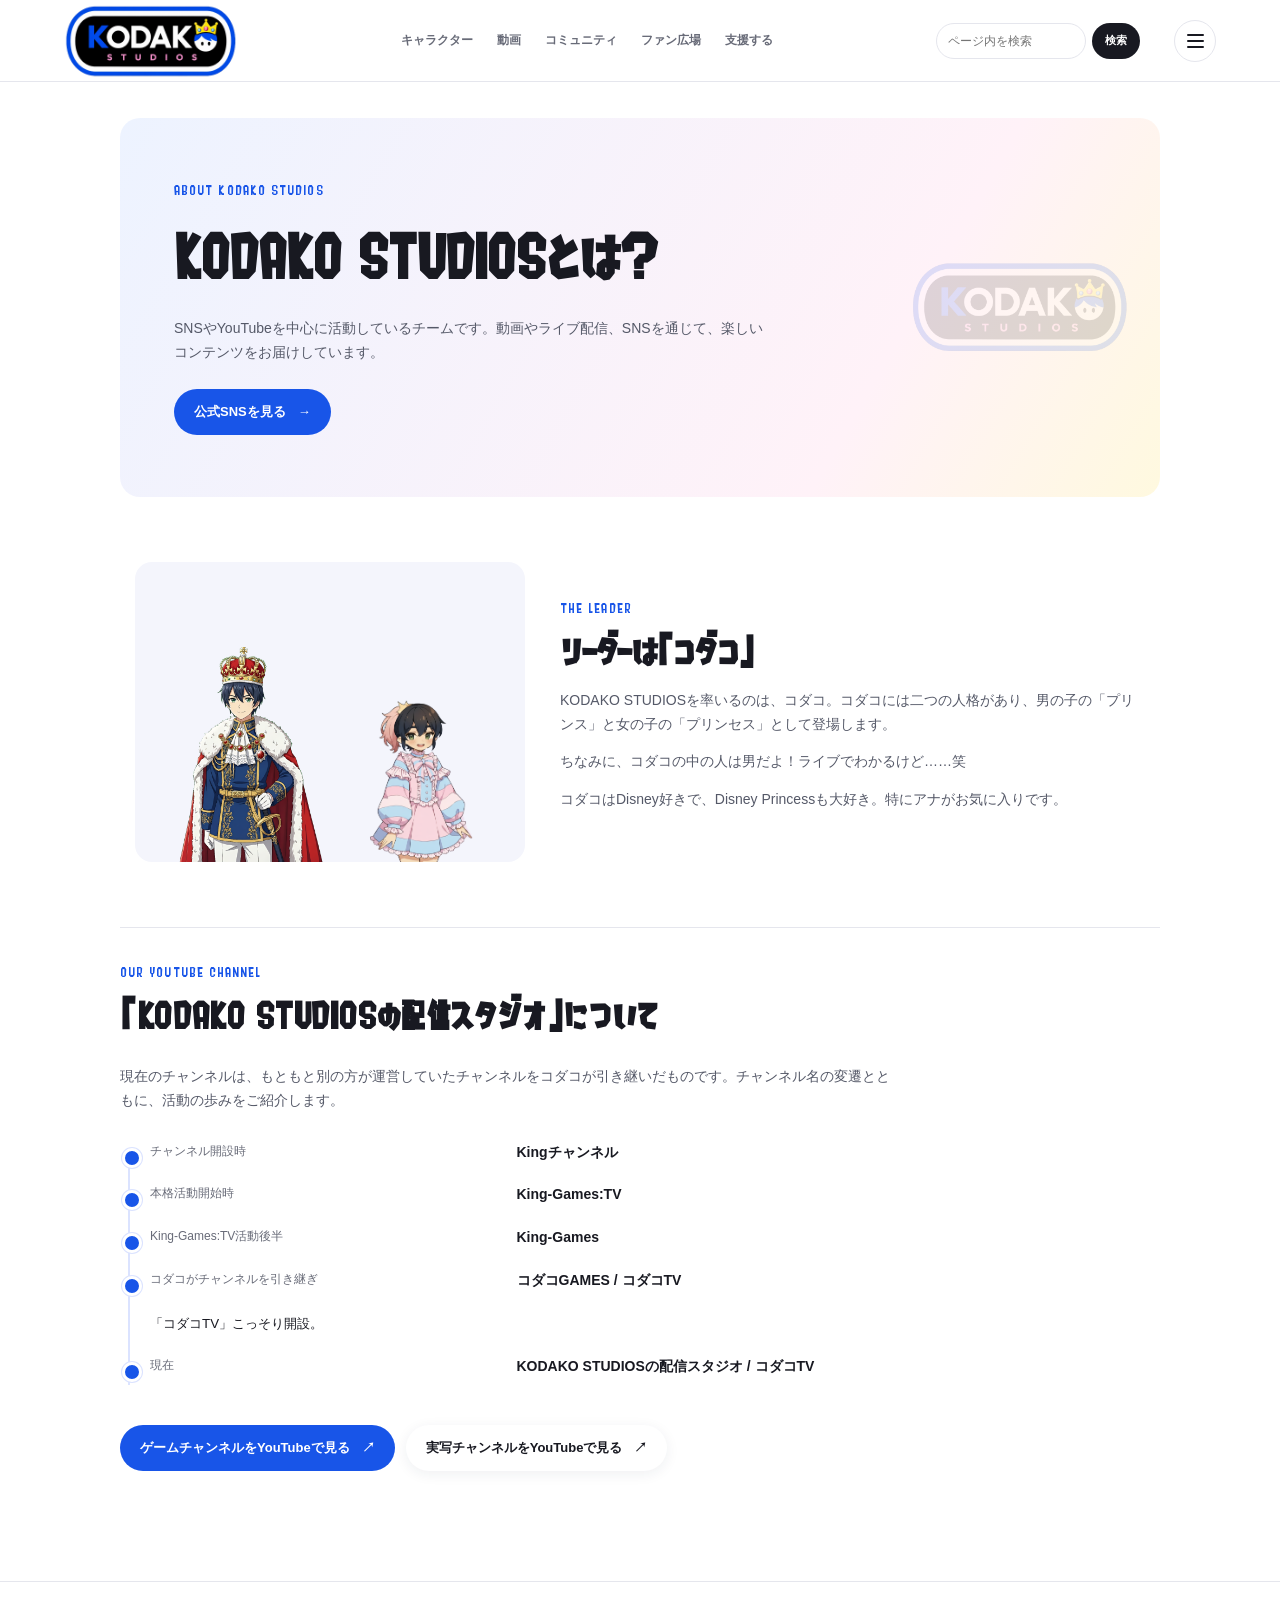
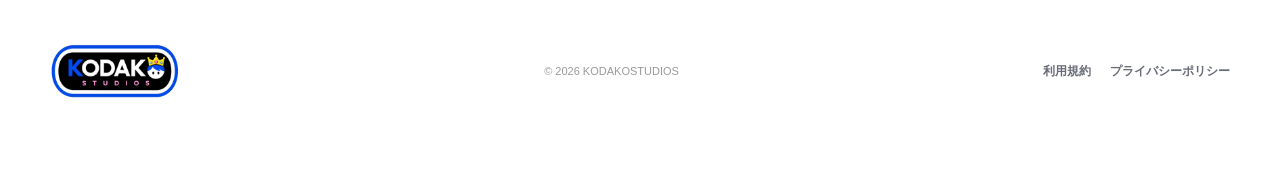
==== commit 56cdc74f: "Add files via upload" ====
--- a/about.html
+++ b/about.html
@@ -5,6 +5,7 @@
   <meta name="viewport" content="width=device-width, initial-scale=1">
   <meta name="description" content="KODAKO STUDIOSとリーダーのコダコ、YouTubeチャンネルの歩みをご紹介します。">
   <title>KODAKO STUDIOSとは？ | KODAKOSTUDIOS</title>
+  <link rel="icon" type="image/png" href="assets/logo.png">
   <link rel="stylesheet" href="styles.css">
 </head>
 <body class="about-page" id="top">
@@ -55,14 +56,15 @@
     </section>
     <section class="about-leader">
       <div class="about-character">
-        <button class="character-zoom about-character-zoom" type="button" data-image="assets/prince-kodako.png" data-caption="PrinceKodako" aria-label="PrinceKodakoの画像を拡大"><img src="assets/prince-kodako.png" alt="PrinceKodakoの公式キャラクターアート"></button>
-        <button class="character-zoom about-character-zoom" type="button" data-image="assets/kodako-princess.png" data-caption="Kodako_Princess" aria-label="Kodako_Princessの画像を拡大"><img src="assets/kodako-princess.png" alt="Kodako_Princessの公式キャラクターアート"></button>
+        <button class="character-zoom about-character-zoom" type="button" data-image="assets/prince-kodako.png" data-caption="プリンス・コダコ" data-description="現在多く利用しているコダコの姿だ。プリンセスたちにすぐに好かれる謎のパワーがある。パワーの源？開発者のコダコもわからない。" aria-label="プリンス・コダコの画像を拡大"><img src="assets/prince-kodako.png" alt="プリンス・コダコの公式キャラクターアート"></button>
+        <button class="character-zoom about-character-zoom" type="button" data-image="assets/kodako-princess.png" data-caption="私服姿のプリンセス・コダコ" data-description="パフスリーブの袖が一番のお気に入りなコダコ。ふっくらしすぎて、すぐにみんなに触られてしまうらしい……。一番大変な子だ……。" aria-label="私服姿のプリンセス・コダコの画像を拡大"><img src="assets/kodako-princess.png" alt="私服姿のプリンセス・コダコの公式キャラクターアート"></button>
       </div>
       <div class="about-copy">
         <p class="eyebrow">THE LEADER</p>
         <h2>リーダーは「コダコ」</h2>
         <p>KODAKO STUDIOSを率いるのは、コダコ。コダコには二つの人格があり、男の子の「プリンス」と女の子の「プリンセス」として登場します。</p>
         <p>ちなみに、コダコの中の人は男だよ！ライブでわかるけど……笑</p>
+        <p>コダコはDisney好きで、Disney Princessも大好き。特にアナがお気に入りです。</p>
       </div>
     </section>
     <section class="channel-story">
@@ -74,7 +76,7 @@
         <li><span>チャンネル開設時</span><strong>Kingチャンネル</strong></li>
         <li><span>本格活動開始時</span><strong>King-Games:TV</strong></li>
         <li><span>King-Games:TV活動後半</span><strong>King-Games</strong></li>
-        <li><span>コダコがチャンネルを引き継ぎ</span><strong>コダコGAMES / コダコTV</strong></li>
+        <li><span>コダコがチャンネルを引き継ぎ</span><strong>コダコGAMES / コダコTV</strong><small>「コダコTV」こっそり開設。</small></li>
         <li><span>現在</span><strong>KODAKO STUDIOSの配信スタジオ / コダコTV</strong></li>
       </ol>
       <div class="channel-links">
@@ -92,7 +94,8 @@
   <dialog class="character-lightbox" aria-label="キャラクター画像の拡大表示">
     <button type="button" class="lightbox-close" aria-label="拡大表示を閉じる">×</button>
     <img alt="">
-    <p></p>
+    <p class="lightbox-caption"></p>
+    <p class="lightbox-description"></p>
   </dialog>
   <script src="script.js"></script>
 </body>
--- a/styles.css
+++ b/styles.css
@@ -4,7 +4,7 @@
 html{scroll-behavior:smooth;scroll-padding-top:90px}
 body{margin:0;background:var(--paper);color:var(--ink);font-family:Arial,"Noto Sans JP",sans-serif;line-height:1.7}
 a{color:inherit}
-.topbar{height:82px;padding:0 clamp(20px,5vw,76px);display:flex;align-items:center;gap:34px;border-bottom:1px solid var(--line);background:rgba(255,255,255,.96);position:static;z-index:10}
+.topbar{height:82px;padding:0 clamp(20px,5vw,76px);display:flex;align-items:center;gap:34px;border-bottom:1px solid var(--line);background:rgba(255,255,255,.96);position:relative;z-index:30}
 .brand{display:flex;align-items:center;flex:none;text-decoration:none}
 .brand img{display:block;width:174px;height:auto}
 .topbar>.site-search{margin-left:auto}
@@ -22,7 +22,7 @@
 .hero{position:relative;display:grid;grid-template-columns:minmax(340px,.83fr) minmax(0,1.17fr);align-items:center;min-height:570px;overflow:hidden;padding:54px max(6vw,calc((100vw - 1240px)/2));background:radial-gradient(circle at 72% 25%,#fff5b9 0 13%,transparent 13.2%),linear-gradient(115deg,#edf3ff 0%,#fff6fb 56%,#fff9d9 100%)}
 .hero-copy{position:relative;z-index:2;max-width:530px}
 .eyebrow{margin:0 0 11px;color:var(--blue);font-family:var(--display);font-size:12px;letter-spacing:.09em}
-.hero h1,.section-heading h2,.community-heading h2,.recent-heading h2,.recommend-copy h2{font-family:var(--display),Arial,sans-serif;letter-spacing:.02em}
+.hero h1,.section-heading h2,.community-heading h2,.recommend-copy h2{font-family:var(--display),Arial,sans-serif;letter-spacing:.02em}
 .hero h1{margin:0;font-size:clamp(39px,5vw,66px);line-height:1.28}
 .hero h1 span{color:var(--blue);text-shadow:2px 2px 0 #fff,4px 4px 0 rgba(24,85,232,.11)}
 .hero-copy>p:not(.eyebrow){max-width:420px;color:#555968;font-size:14px}
@@ -46,7 +46,7 @@
 .section-wrap{width:min(1180px,calc(100% - 48px));margin:0 auto}
 .character-intro{padding-top:76px;padding-bottom:75px}
 .section-heading{display:flex;align-items:flex-end;justify-content:space-between;gap:18px;margin-bottom:26px}
-.section-heading h2,.community-heading h2,.recent-heading h2,.recommend-copy h2{margin:0;font-size:clamp(24px,3vw,34px);line-height:1.25}
+.section-heading h2,.community-heading h2,.recommend-copy h2{margin:0;font-size:clamp(24px,3vw,34px);line-height:1.25}
 .section-heading>p{margin:0;color:var(--muted);font-size:12px}
 .character-grid{display:grid;grid-template-columns:repeat(3,minmax(0,1fr));gap:18px}
 .character-tile{position:relative;display:flex;align-items:flex-end;justify-content:center;height:270px;overflow:hidden;border-radius:16px}
@@ -76,7 +76,7 @@
 .video-card-copy h3{margin:0;font-size:14px}
 .video-card-copy p{margin:3px 0 0;color:var(--muted);font-size:11px}
 .section-note{margin:14px 0 0;color:var(--muted);font-size:11px}
-.community-section{display:grid;grid-template-columns:minmax(0,1.55fr) minmax(290px,.8fr);gap:34px;align-items:start;padding:36px 0 82px;border-top:1px solid var(--line)}
+.community-section{display:grid;grid-template-columns:minmax(0,1fr);gap:34px;align-items:start;padding:36px 0 82px;border-top:1px solid var(--line)}
 .community-heading{display:flex;align-items:center;gap:23px;margin-bottom:21px}
 .community-heading>img{width:190px;flex:none;border-radius:9px;background:#101010}
 .community-heading .eyebrow{margin-bottom:5px}
@@ -90,15 +90,6 @@
 .social-card small,.support-card small{overflow:hidden;color:var(--muted);font-size:10px;text-overflow:ellipsis;white-space:nowrap}
 .social-card i,.support-card i{color:var(--muted);font-style:normal}
 .social-x .social-symbol{background:#17191e;color:#fff}.social-instagram .social-symbol{background:#fff0f6;color:#d34c97}.social-tiktok .social-symbol{background:#e9faff;color:#111}.social-threads .social-symbol{background:#f0f0f0}.social-facebook .social-symbol{background:#e9f0ff;color:#2864ce}.social-discord .social-symbol{background:#ecebff;color:#5952cd}
-.recent-posts{padding:20px 19px;border-radius:14px;background:#f6f7fb}
-.recent-heading{display:flex;align-items:center;justify-content:space-between;margin-bottom:12px}
-.recent-heading .eyebrow{margin:0 0 3px;font-size:10px}
-.recent-heading h2{font-size:22px}
-.recent-heading>a{display:grid;place-items:center;width:34px;height:34px;border-radius:50%;background:#fff;color:var(--blue);text-decoration:none}
-.post-placeholder-list{display:grid}
-.post-placeholder{display:flex;align-items:flex-start;gap:10px;padding:11px 0;border-bottom:1px solid #e5e7ee}
-.post-placeholder>span{display:grid;place-items:center;flex:none;width:24px;height:24px;border-radius:50%;background:#fff;color:var(--blue);font-family:var(--display);font-size:10px}
-.post-placeholder p{margin:1px 0 0;color:#626675;font-size:11px;line-height:1.5}
 .text-link{display:inline-block;margin-top:13px;color:var(--blue);font-size:11px;font-weight:bold;text-decoration:none}
 .text-link span{margin-left:7px}
 .recommend-section{display:flex;align-items:center;justify-content:space-between;gap:30px;margin-bottom:80px;padding:29px 32px;border:1px solid #dce5ff;border-radius:15px;background:linear-gradient(115deg,#f2f6ff,#fcf5fb)}
@@ -135,7 +126,7 @@
   .topbar{gap:20px}.top-nav{gap:15px}.top-nav a{font-size:11px}.brand img{width:148px}
   .hero{grid-template-columns:minmax(290px,.8fr) minmax(0,1.2fr);padding-right:4vw;padding-left:5vw}
   .hero-stamp{left:230px}.character-card{min-height:340px}
-  .community-section{grid-template-columns:minmax(0,1.25fr) minmax(270px,.8fr);gap:20px}
+  .community-section{grid-template-columns:minmax(0,1fr);gap:20px}
   .community-heading>img{width:155px}
 }
 @media(max-width:760px){
@@ -174,20 +165,19 @@
   .community-heading{align-items:flex-start;flex-direction:column;gap:12px}.community-heading>img{width:min(230px,75%)}
   .community-heading h2{font-size:26px}
   .social-grid{gap:8px}.social-card{gap:8px;padding:10px 8px}.social-symbol{width:30px;height:30px;font-size:14px}.social-card b{font-size:11px}.social-card small{font-size:9px}
-  .recent-posts{padding:16px}
   .recommend-copy h2{font-size:22px}.recommend-copy>p:last-child{font-size:11px}
   .support-section{padding-top:27px}.support-grid{grid-template-columns:1fr}
   .footer{align-items:flex-start;flex-direction:column;gap:10px}.footer-brand img{width:115px}.footer-links{gap:14px}
   .legal-page{padding:55px 20px 75px}.legal-page h1{font-size:34px}.legal-lead{margin-bottom:36px}.legal-content h2{font-size:16px}
 }
 
-.topbar{position:static}
+.topbar{position:relative}
 .menu-toggle{display:grid;place-content:center;gap:4px;flex:none;width:42px;height:42px;padding:0;border:1px solid var(--line);border-radius:50%;background:#fff;cursor:pointer}
 .menu-toggle span{display:block;width:17px;height:2px;border-radius:2px;background:var(--ink);transition:transform .18s,opacity .18s}
 .menu-toggle[aria-expanded="true"] span:first-child{transform:translateY(6px) rotate(45deg)}
 .menu-toggle[aria-expanded="true"] span:nth-child(2){opacity:0}
 .menu-toggle[aria-expanded="true"] span:last-child{transform:translateY(-6px) rotate(-45deg)}
-.menu-panel{position:absolute;top:calc(100% + 8px);right:clamp(12px,5vw,76px);display:grid;grid-template-columns:1fr 1fr;gap:2px;width:min(440px,calc(100vw - 24px));max-height:calc(100vh - 105px);overflow:auto;padding:12px;border:1px solid var(--line);border-radius:14px;background:#fff;box-shadow:0 15px 40px #15192724}
+.menu-panel{position:absolute;top:calc(100% + 8px);right:clamp(12px,5vw,76px);z-index:50;display:grid;grid-template-columns:1fr 1fr;gap:2px;width:min(440px,calc(100vw - 24px));max-height:calc(100vh - 105px);overflow:auto;padding:12px;border:1px solid var(--line);border-radius:14px;background:#fff;box-shadow:0 15px 40px #15192724}
 .menu-panel[hidden]{display:none}
 .menu-panel a{display:flex;align-items:center;justify-content:space-between;min-height:39px;padding:8px 10px;border-radius:8px;color:var(--ink);font-size:12px;font-weight:700;text-decoration:none}
 .menu-panel a:hover{background:#f2f5ff;color:var(--blue)}
@@ -241,7 +231,7 @@
 @media(max-width:1000px){.menu-panel{right:clamp(12px,5vw,76px)}.fan-community-layout{grid-template-columns:165px minmax(0,1fr)}.fan-community-aside{display:none}}
 @media(max-width:760px){.donation-panel{grid-template-columns:1fr}.about-hero{padding:48px 30px}.about-logo{right:10px;width:165px}.about-leader{grid-template-columns:minmax(200px,.8fr) minmax(0,1.2fr);gap:22px}.fan-community-layout{grid-template-columns:1fr}.fan-sidebar{position:static;order:0}.fan-community-nav{display:flex;overflow:auto}.fan-community-nav a{flex:none}.fan-rules-card{display:none}.fan-feed-column{order:1}}
 @media(max-width:520px){
-  .menu-toggle{width:37px;height:37px}.menu-panel{right:8px;grid-template-columns:1fr 1fr;gap:0;padding:8px}.menu-panel a{min-height:37px;padding:7px;font-size:10px}
+  .menu-toggle{width:37px;height:37px}.menu-panel{right:8px;grid-template-columns:1fr;gap:0;padding:8px;max-height:calc(100vh - 82px)}.menu-panel a{min-height:37px;padding:7px;font-size:10px}
   .donation-options,.subscription-card{padding:17px}.choice-card span{min-width:83px;min-height:40px;padding:7px 10px}.payment-choices .choice-card span{min-width:128px}
   .about-main{width:calc(100% - 32px)}.about-hero{margin-top:18px!important;padding:37px 20px;border-radius:14px}.about-hero h1{max-width:250px;font-size:32px}.about-hero>p:not(.eyebrow){max-width:270px;font-size:12px}.about-logo{right:-25px;top:16px;width:115px;transform:none;opacity:.1}
   .about-leader{grid-template-columns:1fr;gap:20px;padding:14px 0}.about-character{height:240px}.about-character img{width:54%}
@@ -270,9 +260,11 @@
 .character-lightbox{position:fixed;inset:0;width:min(92vw,900px);max-width:900px;max-height:92vh;padding:48px 25px 20px;border:0;border-radius:16px;background:#fff;box-shadow:0 20px 80px #0007}
 .character-lightbox::backdrop{background:#10121bd9;backdrop-filter:blur(4px)}
 .character-lightbox>img{display:block;width:100%;height:min(72vh,760px);object-fit:contain}
-.character-lightbox>p{margin:10px 0 0;text-align:center;font-family:var(--display);font-size:16px}
+.character-lightbox>.lightbox-caption{margin:10px 0 0;text-align:center;font-family:var(--display);font-size:16px;font-weight:bold}
+.character-lightbox>.lightbox-description{max-width:680px;margin:7px auto 0;color:var(--muted);font-size:13px;line-height:1.8;text-align:center}
+.character-lightbox>.lightbox-description[hidden]{display:none}
 .lightbox-close{position:absolute;top:10px;right:12px;display:grid;place-items:center;width:36px;height:36px;border:0;border-radius:50%;background:#f0f2f7;color:var(--ink);font-size:26px;cursor:pointer}
-.ad-slot{display:flex;align-items:center;justify-content:center;gap:14px;min-height:86px;margin-bottom:45px;padding:14px 20px;border:1px solid #eff0f4;border-radius:12px;background:#fafbfc;color:#8a8d98}
+.ad-slot{display:flex;align-items:center;justify-content:center;gap:14px;min-height:96px;margin-bottom:45px;padding:16px 20px;border:1px dashed #cdd3e3;border-radius:12px;background:linear-gradient(110deg,#f6f8ff,#fff9fc);color:#707584}
 .ad-slot>span{padding:2px 6px;border:1px solid #d9dbe2;border-radius:4px;font-size:9px;letter-spacing:.1em}
 .ad-slot p{margin:0;font-size:12px}
 .ad-slot small{font-size:10px}
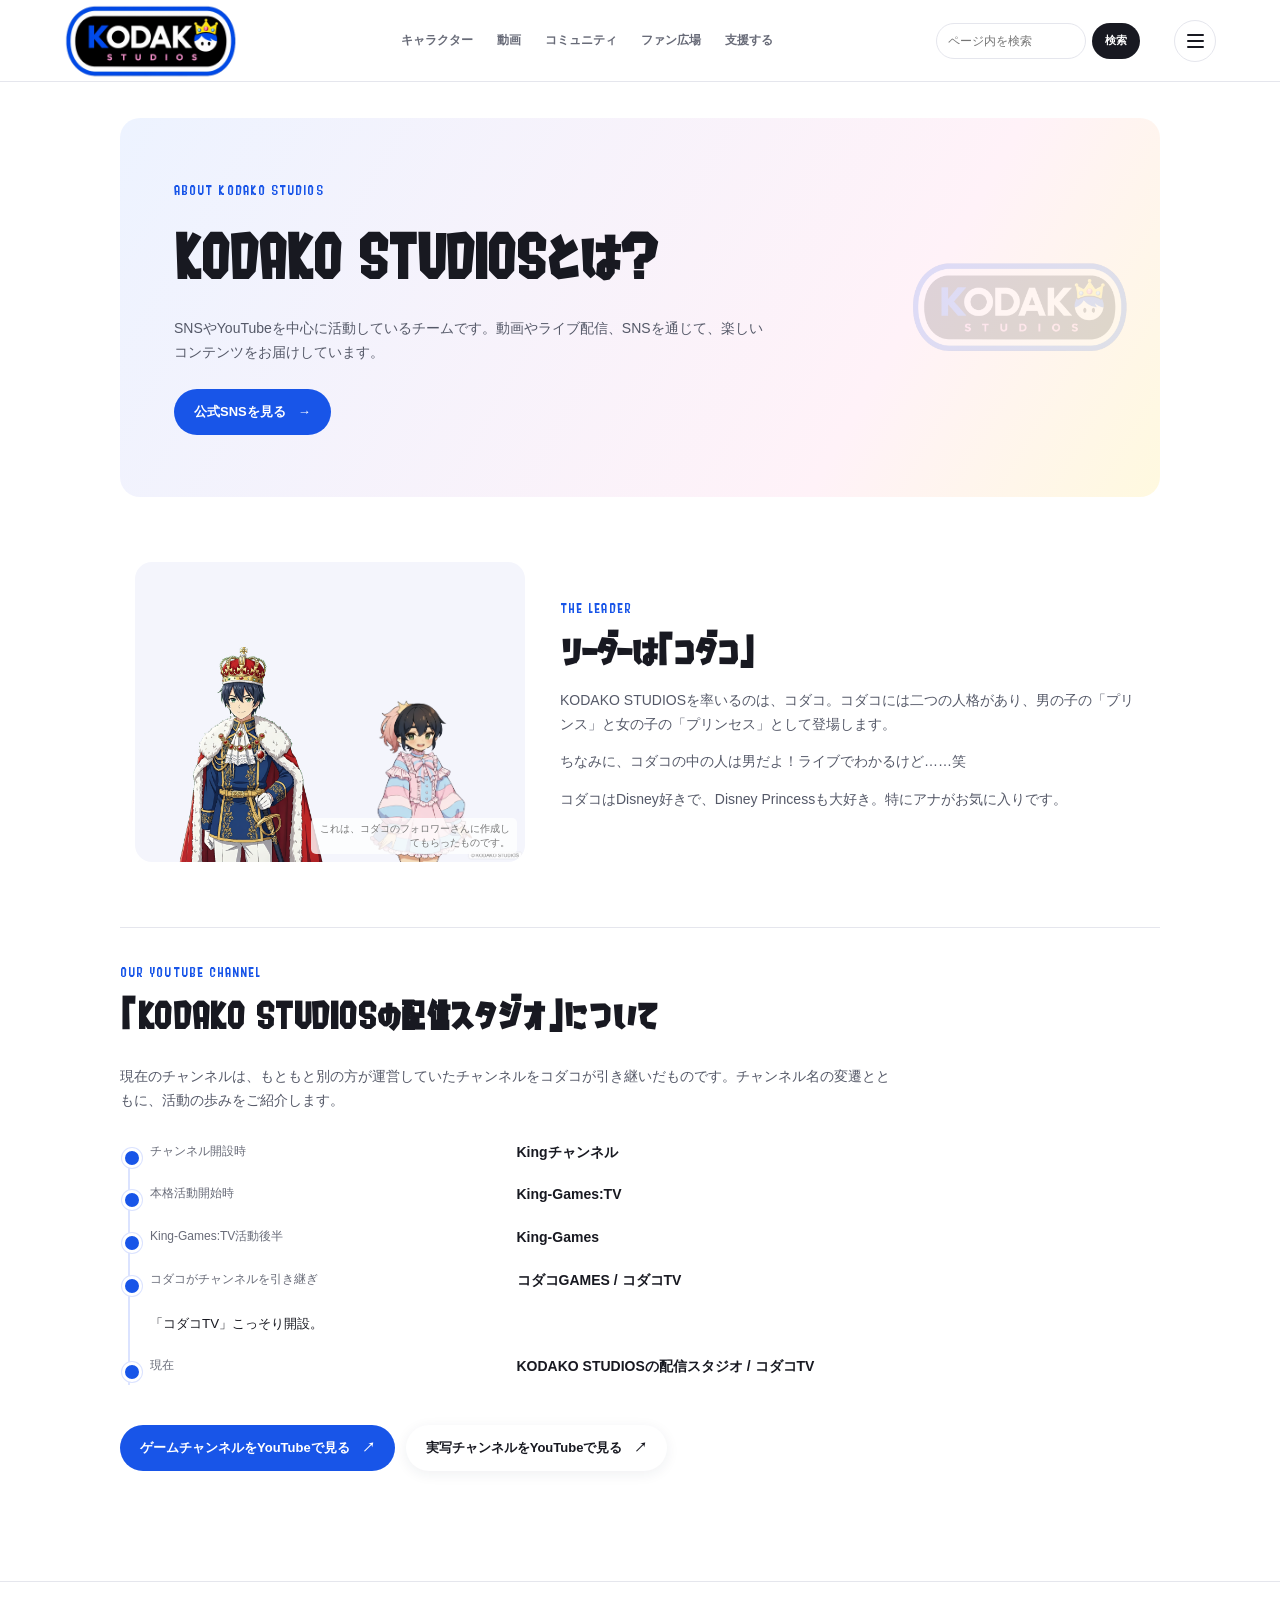
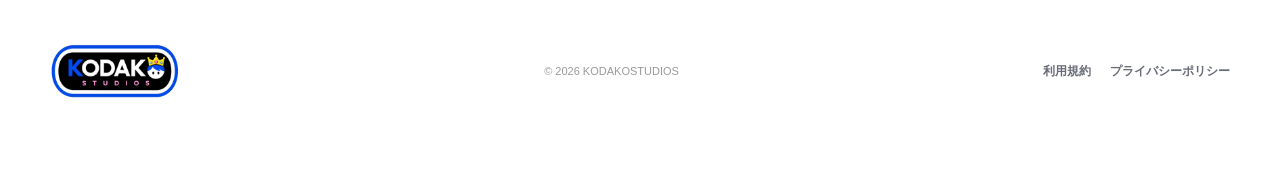
==== commit f3263e2c: "Add files via upload" ====
--- a/about.html
+++ b/about.html
@@ -57,7 +57,7 @@
     <section class="about-leader">
       <div class="about-character">
         <button class="character-zoom about-character-zoom" type="button" data-image="assets/prince-kodako.png" data-caption="プリンス・コダコ" data-description="現在多く利用しているコダコの姿だ。プリンセスたちにすぐに好かれる謎のパワーがある。パワーの源？開発者のコダコもわからない。" aria-label="プリンス・コダコの画像を拡大"><img src="assets/prince-kodako.png" alt="プリンス・コダコの公式キャラクターアート"></button>
-        <button class="character-zoom about-character-zoom" type="button" data-image="assets/kodako-princess.png" data-caption="私服姿のプリンセス・コダコ" data-description="パフスリーブの袖が一番のお気に入りなコダコ。ふっくらしすぎて、すぐにみんなに触られてしまうらしい……。一番大変な子だ……。" aria-label="私服姿のプリンセス・コダコの画像を拡大"><img src="assets/kodako-princess.png" alt="私服姿のプリンセス・コダコの公式キャラクターアート"></button>
+        <button class="character-zoom about-character-zoom" type="button" data-image="assets/kodako-princess.png" data-caption="私服姿のプリンセス・コダコ" data-credit="これは、コダコのフォロワーさんに作成してもらったものです。" data-description="パフスリーブの袖が一番のお気に入りなコダコ。ふっくらしすぎて、すぐにみんなに触られてしまうらしい……。一番大変な子だ……。このイラストは、コダコのフォロワーさんに作成していただいたものです。" aria-label="私服姿のプリンセス・コダコの画像を拡大"><img src="assets/kodako-princess.png" alt="私服姿のプリンセス・コダコのイラスト（フォロワー作成）"></button>
       </div>
       <div class="about-copy">
         <p class="eyebrow">THE LEADER</p>
@@ -94,6 +94,7 @@
   <dialog class="character-lightbox" aria-label="キャラクター画像の拡大表示">
     <button type="button" class="lightbox-close" aria-label="拡大表示を閉じる">×</button>
     <img alt="">
+    <small class="lightbox-credit" hidden></small>
     <p class="lightbox-caption"></p>
     <p class="lightbox-description"></p>
   </dialog>
--- a/styles.css
+++ b/styles.css
@@ -69,6 +69,10 @@
 .video-art-watch{background:linear-gradient(135deg,#275be7,#6ba2ff)}
 .video-art-live{background:linear-gradient(135deg,#ec73b6,#ffb18e)}
 .video-art-shorts{background:linear-gradient(135deg,#252736,#6059bd)}
+.youtube-video-link{color:inherit;text-decoration:none}
+.youtube-video-loaded{background-position:center;background-size:cover}
+.youtube-api-status[data-state="success"] i{background:#27a36a}
+.youtube-api-status[data-state="error"] i{background:#d64747}
 .play-icon{display:grid;place-items:center;width:55px;height:55px;padding-left:4px;border-radius:50%;background:#ffffffeb;color:var(--blue);font-size:18px;box-shadow:0 5px 16px #1113}
 .video-art-live .play-icon{color:#e64d8a}.video-art-shorts .play-icon{color:#4540a3}
 .video-label{position:absolute;left:13px;top:13px;padding:4px 9px;border-radius:20px;background:#fff;color:var(--ink);font-size:10px;font-weight:bold}
@@ -102,6 +106,33 @@
 .button-google:disabled{cursor:not-allowed;opacity:.66}
 .google-g{font-family:Arial,sans-serif;font-size:18px;font-weight:bold;color:#4285f4}
 .recommend-action small{color:var(--muted);font-size:10px}
+[data-auth-status][data-state="error"]{color:#b42318;font-weight:700}
+.recommend-action [data-auth-status]{max-width:320px;text-align:center;line-height:1.5}
+.recommend-section{display:grid;grid-template-columns:minmax(0,1fr) auto;align-items:center}
+.favorite-video-picker{grid-column:1/-1;width:100%;padding:17px;border:1px solid var(--line);border-radius:12px;background:#fff}
+.favorite-video-picker>h3{margin:0;font-family:var(--display);font-size:19px}
+.favorite-video-picker>p:not(.recommendation-status){margin:5px 0 12px;color:var(--muted);font-size:11px}
+.favorite-video-grid{display:grid;grid-template-columns:repeat(4,minmax(0,1fr));gap:12px}
+.favorite-video-card{display:grid;align-content:start;gap:7px;min-width:0;padding:9px;border:1px solid var(--line);border-radius:9px;background:#fff}
+.favorite-video-card>a{display:flex;min-height:92px;align-items:flex-end;padding:8px;border-radius:7px;background-color:#383b43;background-position:center;background-size:cover;color:#fff;font-size:10px;font-weight:bold;text-decoration:none;text-shadow:0 1px 4px #000}
+.favorite-video-card h4{display:-webkit-box;overflow:hidden;margin:0;font-size:11px;line-height:1.5;-webkit-box-orient:vertical;-webkit-line-clamp:2}
+.favorite-video-card .community-like-button{justify-self:start;padding:5px 8px;font-size:10px}
+.recommendation-status{grid-column:1/-1;margin:0;color:var(--muted);font-size:11px}
+.recommendation-status[data-state="error"]{color:#b42318}
+.recommendation-grid{grid-column:1/-1;display:grid;grid-template-columns:repeat(3,minmax(0,1fr));gap:12px;width:100%}
+.recommendation-card{overflow:hidden;border:1px solid #e1e5f0;border-radius:11px;background:#fff}
+.recommendation-video-link{display:flex;min-height:145px;align-items:flex-end;padding:12px;background-color:#e9edf7;background-position:center;background-size:cover;color:#fff;text-decoration:none}
+.recommendation-video-link>span{padding:6px 9px;border-radius:20px;background:rgba(20,24,35,.78);font-size:10px;font-weight:bold}
+.recommendation-card h3{display:-webkit-box;overflow:hidden;min-height:40px;margin:11px 12px 5px;-webkit-box-orient:vertical;-webkit-line-clamp:2;font-size:12px;line-height:1.6}
+.recommendation-card>small{display:block;margin:0 12px;color:var(--muted);font-size:10px}
+.recommendation-card-actions{padding:9px 12px 12px}
+.notification-list{display:grid;gap:9px;margin-top:14px}
+.notification-item{display:grid;grid-template-columns:minmax(0,1fr) auto;align-items:center;gap:6px 12px;padding:12px;border:1px solid var(--line);border-radius:9px;background:#fff}
+.notification-item.is-unread{border-color:#cbd6ff;background:#f7f8ff}
+.notification-item p{grid-column:1/-1;margin:0;color:var(--ink);font-size:12px}
+.notification-item .notification-excerpt{color:var(--muted);font-size:11px;overflow-wrap:anywhere}
+.notification-item a{color:var(--blue);font-size:11px;font-weight:bold}
+.notification-read-button{padding:6px 9px;border:1px solid var(--line);border-radius:7px;background:#fff;color:var(--ink);font:inherit;font-size:10px;cursor:pointer}
 .support-section{padding:45px 0 80px}
 .support-section .section-heading{margin-bottom:20px}
 .support-grid{display:grid;grid-template-columns:repeat(2,minmax(0,1fr));gap:13px}
@@ -177,7 +208,7 @@
 .menu-toggle[aria-expanded="true"] span:first-child{transform:translateY(6px) rotate(45deg)}
 .menu-toggle[aria-expanded="true"] span:nth-child(2){opacity:0}
 .menu-toggle[aria-expanded="true"] span:last-child{transform:translateY(-6px) rotate(-45deg)}
-.menu-panel{position:absolute;top:calc(100% + 8px);right:clamp(12px,5vw,76px);z-index:50;display:grid;grid-template-columns:1fr 1fr;gap:2px;width:min(440px,calc(100vw - 24px));max-height:calc(100vh - 105px);overflow:auto;padding:12px;border:1px solid var(--line);border-radius:14px;background:#fff;box-shadow:0 15px 40px #15192724}
+.menu-panel{position:fixed;top:90px;right:clamp(12px,5vw,76px);z-index:1000;display:grid;grid-template-columns:1fr 1fr;gap:2px;width:min(440px,calc(100vw - 24px));max-height:calc(100vh - 105px);overflow:auto;padding:12px;border:1px solid var(--line);border-radius:14px;background:#fff;box-shadow:0 15px 40px #15192724}
 .menu-panel[hidden]{display:none}
 .menu-panel a{display:flex;align-items:center;justify-content:space-between;min-height:39px;padding:8px 10px;border-radius:8px;color:var(--ink);font-size:12px;font-weight:700;text-decoration:none}
 .menu-panel a:hover{background:#f2f5ff;color:var(--blue)}
@@ -231,7 +262,7 @@
 @media(max-width:1000px){.menu-panel{right:clamp(12px,5vw,76px)}.fan-community-layout{grid-template-columns:165px minmax(0,1fr)}.fan-community-aside{display:none}}
 @media(max-width:760px){.donation-panel{grid-template-columns:1fr}.about-hero{padding:48px 30px}.about-logo{right:10px;width:165px}.about-leader{grid-template-columns:minmax(200px,.8fr) minmax(0,1.2fr);gap:22px}.fan-community-layout{grid-template-columns:1fr}.fan-sidebar{position:static;order:0}.fan-community-nav{display:flex;overflow:auto}.fan-community-nav a{flex:none}.fan-rules-card{display:none}.fan-feed-column{order:1}}
 @media(max-width:520px){
-  .menu-toggle{width:37px;height:37px}.menu-panel{right:8px;grid-template-columns:1fr;gap:0;padding:8px;max-height:calc(100vh - 82px)}.menu-panel a{min-height:37px;padding:7px;font-size:10px}
+  .menu-toggle{width:37px;height:37px}.menu-panel{top:74px;right:8px;grid-template-columns:1fr;gap:0;padding:8px;max-height:calc(100vh - 82px)}.menu-panel a{min-height:37px;padding:7px;font-size:10px}
   .donation-options,.subscription-card{padding:17px}.choice-card span{min-width:83px;min-height:40px;padding:7px 10px}.payment-choices .choice-card span{min-width:128px}
   .about-main{width:calc(100% - 32px)}.about-hero{margin-top:18px!important;padding:37px 20px;border-radius:14px}.about-hero h1{max-width:250px;font-size:32px}.about-hero>p:not(.eyebrow){max-width:270px;font-size:12px}.about-logo{right:-25px;top:16px;width:115px;transform:none;opacity:.1}
   .about-leader{grid-template-columns:1fr;gap:20px;padding:14px 0}.about-character{height:240px}.about-character img{width:54%}
@@ -246,6 +277,7 @@
 .top-button.is-visible{opacity:1;pointer-events:auto;transform:translateY(0)}
 .top-button span{font-family:Arial,sans-serif;font-size:16px}
 .character-zoom{position:absolute;inset:0;display:block;width:100%;height:100%;padding:0;border:0;background:transparent;cursor:zoom-in}
+.character-zoom[data-credit]:after{position:absolute;right:8px;bottom:8px;max-width:calc(100% - 16px);padding:4px 7px;border-radius:5px;background:#ffffffc9;color:#777;font-size:10px;font-weight:500;line-height:1.4;text-align:right;content:attr(data-credit);pointer-events:none}
 .character-zoom img{display:block;width:100%;height:100%;object-fit:contain;object-position:center bottom}
 .character-tile:after{z-index:2;pointer-events:none}
 .character-tile .character-zoom{z-index:1}
@@ -257,13 +289,23 @@
 .about-character-zoom{position:relative;inset:auto;flex:0 1 58%;width:58%;height:100%}
 .about-character-zoom img{width:100%}
 .about-character-zoom+.about-character-zoom{margin-left:-10%}
-.character-lightbox{position:fixed;inset:0;width:min(92vw,900px);max-width:900px;max-height:92vh;padding:48px 25px 20px;border:0;border-radius:16px;background:#fff;box-shadow:0 20px 80px #0007}
+.character-lightbox{position:fixed;inset:0;width:min(92vw,900px);max-width:900px;max-height:92vh;overflow-y:auto;padding:48px 25px 20px;border:0;border-radius:16px;background:#fff;box-shadow:0 20px 80px #0007}
 .character-lightbox::backdrop{background:#10121bd9;backdrop-filter:blur(4px)}
-.character-lightbox>img{display:block;width:100%;height:min(72vh,760px);object-fit:contain}
+.character-lightbox>img{display:block;width:100%;height:min(56vh,620px);object-fit:contain}
 .character-lightbox>.lightbox-caption{margin:10px 0 0;text-align:center;font-family:var(--display);font-size:16px;font-weight:bold}
+.character-lightbox>.lightbox-credit{display:block;margin:7px 0 0;color:#777;font-size:11px;text-align:right}
+.character-lightbox>.lightbox-credit[hidden]{display:none}
 .character-lightbox>.lightbox-description{max-width:680px;margin:7px auto 0;color:var(--muted);font-size:13px;line-height:1.8;text-align:center}
 .character-lightbox>.lightbox-description[hidden]{display:none}
 .lightbox-close{position:absolute;top:10px;right:12px;display:grid;place-items:center;width:36px;height:36px;border:0;border-radius:50%;background:#f0f2f7;color:var(--ink);font-size:26px;cursor:pointer}
+.media-support-dialog{position:fixed;inset:0;width:min(92vw,480px);max-height:90vh;margin:auto;overflow-y:auto;padding:32px;border:1px solid var(--line);border-radius:16px;background:#fff;color:var(--ink);box-shadow:0 20px 80px #0007}
+.media-support-dialog::backdrop{background:#10121bd9;backdrop-filter:blur(4px)}
+.media-support-dialog>.eyebrow{margin:0 0 6px}
+.media-support-dialog>h2{margin:0;font-family:var(--display);font-size:24px}
+.media-support-dialog>p:not(.eyebrow){color:#555968;font-size:13px;line-height:1.7}
+.media-support-dialog>small{display:block;margin-top:14px;color:var(--muted);font-size:11px;line-height:1.6}
+.media-support-links{display:grid;gap:9px;margin-top:18px}
+.media-support-links .button{text-align:center;text-decoration:none}
 .ad-slot{display:flex;align-items:center;justify-content:center;gap:14px;min-height:96px;margin-bottom:45px;padding:16px 20px;border:1px dashed #cdd3e3;border-radius:12px;background:linear-gradient(110deg,#f6f8ff,#fff9fc);color:#707584}
 .ad-slot>span{padding:2px 6px;border:1px solid #d9dbe2;border-radius:4px;font-size:9px;letter-spacing:.1em}
 .ad-slot p{margin:0;font-size:12px}
@@ -282,10 +324,6 @@
 .visibility-options legend{padding:0 5px}
 .visibility-options label{display:flex;align-items:flex-start;gap:8px;color:#4e5260;font-size:11px}
 .visibility-options input{margin-top:5px;accent-color:var(--blue)}
-.fan-art-preview{position:relative;display:grid;place-items:center;min-height:140px;max-height:280px;overflow:hidden;border-radius:9px;background:#f1f2f6}
-.fan-art-preview[hidden]{display:none}
-.fan-art-preview img{display:block;max-width:100%;max-height:280px;object-fit:contain}
-.preview-remove{position:absolute;top:7px;right:7px;display:grid;place-items:center;width:29px;height:29px;border:0;border-radius:50%;background:#fff;color:var(--ink);font-size:20px;cursor:pointer}
 .fan-auth-actions{display:flex;flex-wrap:wrap;gap:8px;margin-top:6px}
 .fan-auth-actions .button{min-height:40px;padding:0 12px;font-size:10px}
 .fan-form button:disabled{cursor:not-allowed;opacity:.58}
@@ -311,7 +349,10 @@
 .fan-feed-column{display:grid;gap:13px;min-width:0}
 .fan-create-card,.fan-composer-card{padding:18px;border:1px solid var(--line);border-radius:13px;background:#fff}
 .fan-create-heading{display:flex;align-items:center;gap:11px}
-.fan-avatar{display:grid;place-items:center;flex:none;width:40px;height:40px;border-radius:50%;background:#edf1ff;color:var(--blue);font-family:var(--display);font-size:18px}
+.fan-avatar{display:grid;place-items:center;flex:none;width:40px;height:40px;overflow:hidden;border-radius:50%;background:#edf1ff;color:var(--blue);font-family:var(--display);font-size:18px}
+.fan-avatar img,.community-avatar img,.community-post-avatar img{width:100%;height:100%;object-fit:cover}
+.community-avatar{display:grid;place-items:center;flex:none;width:28px;height:28px;overflow:hidden;border-radius:50%;background:#edf1ff;color:var(--blue);font-size:14px}
+.community-post-avatar{display:grid;place-items:center;flex:none;width:34px;height:34px;overflow:hidden;border-radius:50%;background:#edf1ff;color:var(--blue);font-size:16px}
 .fan-create-heading>div{display:flex;flex-direction:column}
 .fan-create-heading b{font-size:12px}.fan-create-heading small{color:var(--muted);font-size:10px}
 .fan-create-actions{display:flex;gap:8px;margin:13px 0 0 50px}
@@ -323,6 +364,44 @@
 .feed-pending-note{display:flex;align-items:flex-start;gap:10px;padding:14px;border-radius:10px;background:#fafbfe}
 .feed-pending-note>span{color:var(--pink)}
 .feed-pending-note p{margin:0;color:#686b78;font-size:11px}
+.community-feed-status{margin:0;padding:0 3px}
+.community-feed-status[data-state="error"],#fan-comment-status[data-state="error"]{color:#b42318}
+.community-post-list{display:grid;gap:10px}
+.community-post-card{padding:16px;border:1px solid var(--line);border-radius:12px;background:#fff}
+.community-post-heading{display:flex;justify-content:space-between;gap:10px;color:#454957;font-size:11px}
+.community-post-heading time{color:var(--muted);font-size:10px}
+.community-post-content{margin:12px 0 0;color:var(--ink);font-size:13px;overflow-wrap:anywhere;white-space:pre-wrap}
+.community-post-author{display:flex;align-items:center;gap:8px}
+.community-post-author small{color:var(--muted);font-size:10px}
+.community-post-actions{display:flex;flex-wrap:wrap;gap:8px;margin-top:12px}
+.community-post-actions button,.community-like-button{min-height:32px;padding:5px 11px;border:1px solid #e1e4ec;border-radius:18px;background:#fff;color:#505463;font:inherit;font-size:10px;font-weight:700;cursor:pointer}
+.community-post-actions button:disabled,.community-like-button:disabled{cursor:not-allowed;opacity:.55}
+.community-post-actions .is-liked,.community-like-button[aria-pressed="true"]{border-color:#ffd7e4;background:#fff1f6;color:#c83f77}
+.community-reply-panel{margin-top:12px;padding:12px 0 0;border-top:1px solid #edf0f5}
+.community-reply-panel[hidden]{display:none}
+.community-replies{display:grid;gap:8px;margin-bottom:10px}
+.community-reply{display:flex;align-items:flex-start;gap:8px;padding:8px 10px;border-radius:8px;background:#fff}
+.community-reply>div{min-width:0}
+.community-reply b{font-size:10px}
+.community-reply p{margin:4px 0 0;font-size:11px;white-space:pre-wrap;overflow-wrap:anywhere}
+.community-reply-form{display:grid;grid-template-columns:minmax(0,1fr) auto;gap:7px;align-items:start}
+.community-reply-form textarea{width:100%;padding:8px 10px;border:1px solid #dfe2ec;border-radius:8px;font:inherit;font-size:11px;resize:vertical}
+.community-reply-form .button{min-height:36px;padding:0 10px;font-size:10px}
+.community-reply-form small{grid-column:1/-1}
+.media-post-form{display:grid;gap:8px}
+.media-post-form>input[type="file"]{width:100%;padding:10px;border:1px solid #dfe2ec;border-radius:8px;background:#f8f9fc;font:inherit;font-size:11px}
+.media-post-form textarea{width:100%;padding:10px 11px;border:1px solid #dfe2ec;border-radius:8px;background:#fff;color:var(--ink);font:inherit;font-size:12px;resize:vertical}
+.media-post-form textarea:disabled,.media-post-form input:disabled,.media-post-form select:disabled{opacity:.6}
+.media-post-form>.button{justify-self:start;min-height:40px;padding:0 13px;font-size:10px}
+.media-post-form [role="status"][data-state="error"]{color:#b42318}
+.media-post-form progress{width:100%;height:12px;accent-color:var(--blue)}
+.profile-post-history{display:grid;gap:10px;margin-top:12px}
+.profile-history-item{display:grid;gap:8px;padding:13px;border:1px solid var(--line);border-radius:10px;background:#fff}
+.profile-history-heading{display:flex;justify-content:space-between;gap:10px;font-size:11px}
+.profile-history-heading time{color:var(--muted);font-size:10px}
+.profile-history-item>img,.profile-history-item>video{width:100%;max-height:360px;border-radius:8px;background:#15171b;object-fit:contain}
+.profile-history-item>p{margin:0;font-size:12px;white-space:pre-wrap;overflow-wrap:anywhere}
+.profile-history-item>a{color:var(--blue);font-size:10px;font-weight:bold;text-decoration:none}
 .ai-detection-note{border:1px solid #e8defb;background:#fbf8ff}
 .ai-detection-note p{line-height:1.7}
 .ai-detection-note p b{color:#6841a5}
@@ -337,6 +416,12 @@
 .composer-title h2{margin:0;font-family:var(--display);font-size:18px}
 .composer-title p{margin:2px 0 0;color:var(--muted);font-size:10px}
 .fan-composer-card>.form-label{margin-top:11px}
+#fan-comment-form{display:grid;gap:8px}
+#fan-comment-form .form-label{margin-top:4px}
+#fan-comment-form textarea{width:100%;padding:10px 11px;border:1px solid #dfe2ec;border-radius:8px;background:#fff;color:var(--ink);font:inherit;font-size:12px;resize:vertical}
+#fan-comment-form textarea:focus{outline:2px solid #a8b9fa;outline-offset:1px}
+#fan-comment-form textarea:disabled{background:#f6f7fb}
+#fan-comment-form>.button{justify-self:start;min-height:40px;padding:0 13px;font-size:10px}
 .composer-submit-row{display:flex;flex-wrap:wrap;gap:8px;margin-top:8px}
 .composer-submit-row .button,.fan-composer-card>button{min-height:40px;padding:0 13px;font-size:10px}
 .video-icon{background:#eff3ff;color:var(--blue)}
@@ -346,9 +431,6 @@
 .video-quality-info small{color:var(--muted);font-size:9px}
 .premium-quality{border-color:#f1d6e6!important;background:#fff7fb!important}
 .premium-quality span{color:#bf4e91}
-.video-upload-preview{position:relative;overflow:hidden;border-radius:10px;background:#17191e}
-.video-upload-preview[hidden]{display:none}
-.video-upload-preview video{display:block;width:100%;max-height:380px}
 .fan-community-aside{display:grid;gap:12px}
 .fan-profile-card{padding:16px;border:1px solid var(--line);border-radius:12px;text-align:center}
 .fan-profile-card img{display:block;width:100%;border-radius:7px}
@@ -377,8 +459,17 @@
 .avatar-setting{display:grid;grid-template-columns:68px auto 1fr;align-items:center;gap:12px;margin-bottom:16px}
 .avatar-preview{display:grid;place-items:center;width:64px;height:64px;overflow:hidden;border-radius:50%;background:#e9edff;color:var(--blue);font-family:var(--display);font-size:25px}
 .avatar-preview img{width:100%;height:100%;object-fit:cover}
+.avatar-preview img{width:100%;height:100%;object-fit:cover}
 .avatar-upload{min-height:37px;padding:0 13px;font-size:11px}
 .avatar-setting>small{color:var(--muted);font-size:10px}
+.avatar-choices{display:flex;flex-wrap:wrap;gap:8px;margin:0 0 16px;padding:0;border:0}
+.avatar-choices legend{width:100%;margin-bottom:8px;font-size:11px;font-weight:bold}
+.avatar-choices label{display:grid;justify-items:center;gap:4px;min-width:66px;padding:8px;border:1px solid var(--line);border-radius:9px;color:var(--muted);font-size:10px;cursor:pointer}
+.avatar-choices label:has(input:checked){border-color:var(--blue);background:#f4f7ff;color:var(--blue)}
+.avatar-choices input{position:absolute;opacity:0;pointer-events:none}
+.avatar-choices label>span:first-of-type{display:grid;place-items:center;width:34px;height:34px;border-radius:50%;background:#edf1ff;font-size:20px}
+.avatar-choices .avatar-choice-google{font-family:Arial,sans-serif;font-weight:bold;color:#4285f4}
+.avatar-choices label:focus-within{outline:2px solid var(--blue);outline-offset:2px}
 .settings-field{display:grid;gap:6px;margin-bottom:14px}
 .settings-field>span{font-size:11px;font-weight:bold}
 .settings-field input,.settings-field textarea{width:100%;padding:11px 12px;border:1px solid #dfe2ec;border-radius:8px;font:inherit;font-size:12px}
@@ -399,4 +490,6 @@
 .subscription-management b{font-size:12px}.subscription-management small{max-width:440px;color:var(--muted);font-size:10px}
 .subscription-management .button{flex:none;min-height:39px;padding:0 13px;font-size:10px}
 @media(max-width:760px){.fan-content-grid{grid-template-columns:1fr}.ad-slot{flex-wrap:wrap;gap:7px 12px;text-align:center}.ad-slot small{flex-basis:100%}.fan-community-layout{grid-template-columns:minmax(0,1fr)}.fan-sidebar{position:static;order:0}.fan-community-nav{display:flex;overflow:auto}.fan-community-nav a{flex:none}.fan-rules-card{display:none}.fan-feed-column{order:1}.fan-community-aside{display:none}}
-@media(max-width:520px){.top-button{right:12px;bottom:14px;padding:9px 12px;font-size:11px}.ad-slot{min-height:74px;margin-bottom:30px;padding:12px}.fan-content-section{padding-bottom:52px}.fan-form{padding:16px}.character-lightbox{padding:44px 13px 16px}.character-lightbox>img{height:70vh}.settings-main{width:calc(100% - 30px);padding:38px 0 65px}.settings-card{padding:16px}.settings-card-heading h2{font-size:20px}.avatar-setting{grid-template-columns:58px auto;gap:9px}.avatar-preview{width:54px;height:54px}.avatar-setting>small{grid-column:2}.subscription-management{align-items:flex-start;flex-direction:column}.fan-community-main{width:calc(100% - 28px);padding-top:18px}.fan-community-hero{padding:22px 18px}.fan-community-hero h1{font-size:31px}.fan-community-hero>p:not(.eyebrow){font-size:11px}.fan-community-actions .button{min-height:38px;padding:0 13px;font-size:10px}.fan-create-card,.fan-composer-card{padding:14px}.feed-tabs button{padding:7px 10px;font-size:10px}.composer-title h2{font-size:16px}.x-account-row{align-items:flex-start;flex-wrap:wrap;padding:12px}.x-account-copy{min-width:calc(100% - 62px)}.x-account-row>.button{margin-left:55px}.video-quality-info{grid-template-columns:1fr}.fan-create-actions{flex-wrap:wrap;margin-left:0}.fan-create-actions a{padding:6px 9px;font-size:9px}}
+@media(max-width:760px){.recommend-section{grid-template-columns:minmax(0,1fr)}.recommend-action{align-items:flex-start}.recommendation-grid{grid-template-columns:repeat(2,minmax(0,1fr))}.favorite-video-grid{grid-template-columns:repeat(2,minmax(0,1fr))}}
+@media(max-width:520px){.recommendation-grid{grid-template-columns:1fr}.recommendation-video-link{min-height:175px}.community-reply-form{grid-template-columns:1fr}.community-reply-form small{grid-column:auto}}
+@media(max-width:520px){.top-button{right:12px;bottom:14px;padding:9px 12px;font-size:11px}.ad-slot{min-height:74px;margin-bottom:30px;padding:12px}.fan-content-section{padding-bottom:52px}.fan-form{padding:16px}.character-lightbox{max-height:92vh;padding:44px 13px 16px}.character-lightbox>img{height:min(44vh,380px)}.character-lightbox>.lightbox-description{font-size:12px}.settings-main{width:calc(100% - 30px);padding:38px 0 65px}.settings-card{padding:16px}.settings-card-heading h2{font-size:20px}.avatar-setting{grid-template-columns:58px auto;gap:9px}.avatar-preview{width:54px;height:54px}.avatar-setting>small{grid-column:2}.subscription-management{align-items:flex-start;flex-direction:column}.fan-community-main{width:calc(100% - 28px);padding-top:18px}.fan-community-hero{padding:22px 18px}.fan-community-hero h1{font-size:31px}.fan-community-hero>p:not(.eyebrow){font-size:11px}.fan-community-actions .button{min-height:38px;padding:0 13px;font-size:10px}.fan-create-card,.fan-composer-card{padding:14px}.feed-tabs button{padding:7px 10px;font-size:10px}.composer-title h2{font-size:16px}.x-account-row{align-items:flex-start;flex-wrap:wrap;padding:12px}.x-account-copy{min-width:calc(100% - 62px)}.x-account-row>.button{margin-left:55px}.video-quality-info{grid-template-columns:1fr}.fan-create-actions{flex-wrap:wrap;margin-left:0}.fan-create-actions a{padding:6px 9px;font-size:9px}}
